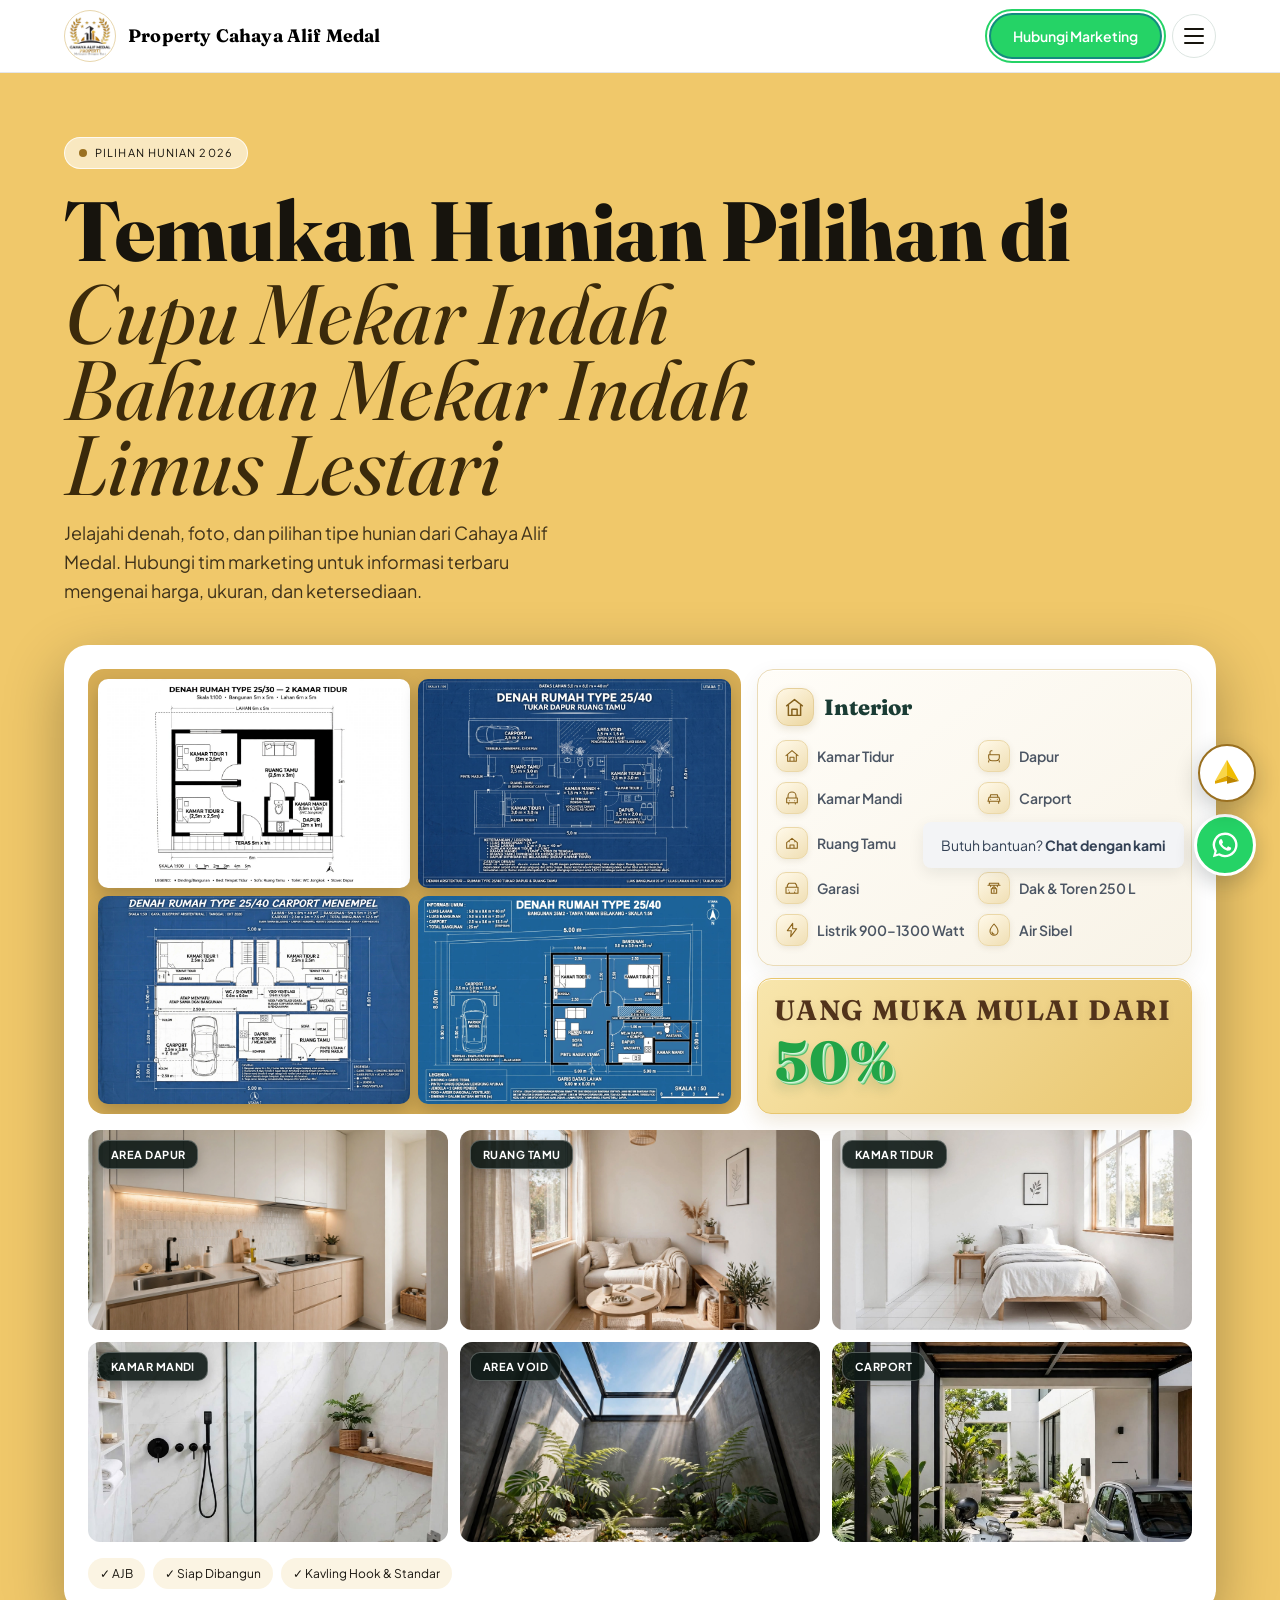
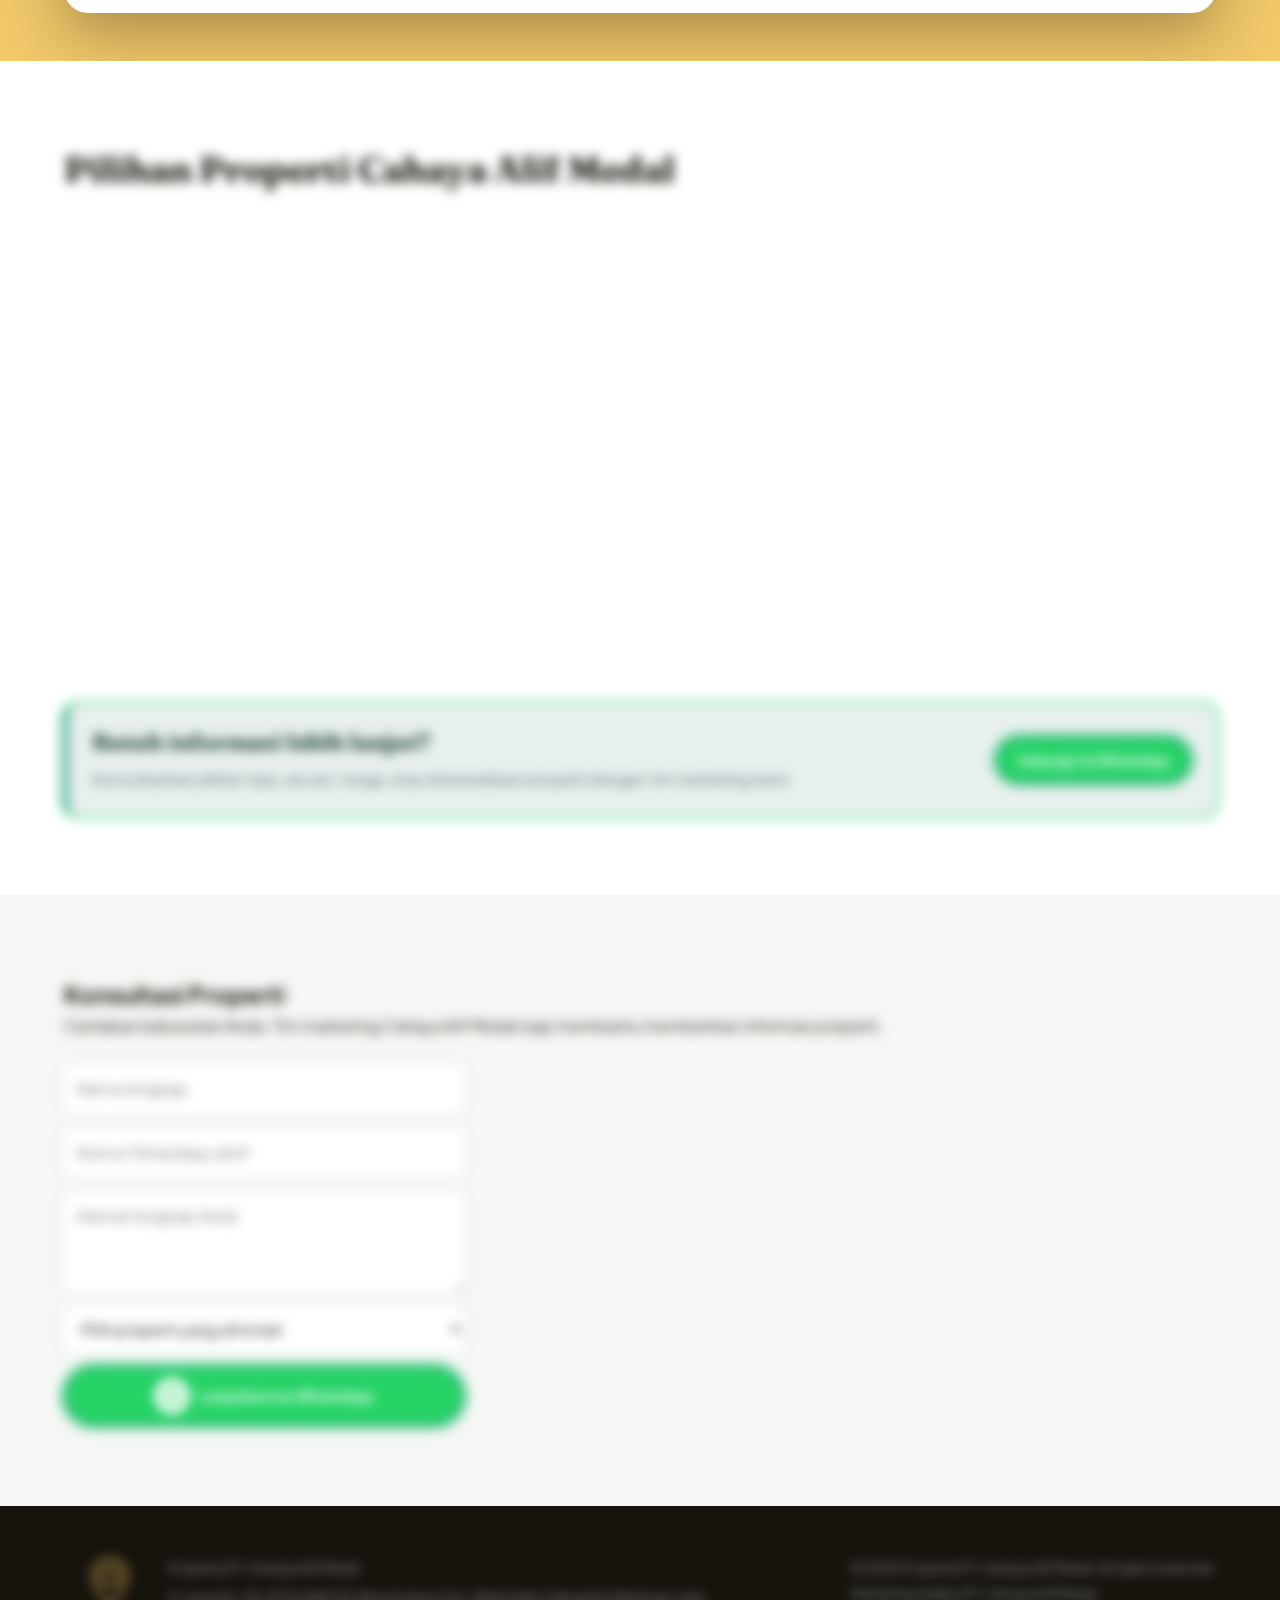
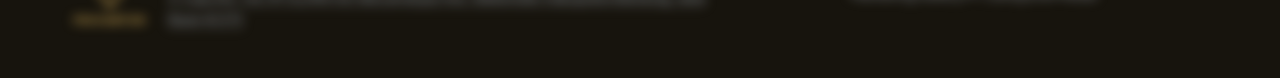
==== index.html @ 8c6fad45 "Add files via upload" ====
<!DOCTYPE html>
<html lang="id">
<head>
  <meta charset="UTF-8">
  <meta name="viewport" content="width=device-width, initial-scale=1.0">
  <title>Properti Cahaya Alif Medal | Cupu, Bahuan &amp; Limus Lestari</title>
  <meta name="description" content="Jelajahi  Cahaya Alif Medal di Cupu Mekar Indah, Bahuan Mekar Indah, dan Limus Lestari. Lihat tipe, denah, dan harga, lalu konsultasi dengan marketing melalui WhatsApp.">
  <link href="https://fonts.googleapis.com/css2?family=Plus+Jakarta+Sans:wght@400;500;600;700&family=Fraunces:opsz,wght@9..144,400;9..144,700;9..144,800&display=swap" rel="stylesheet">
  <link rel="stylesheet" href="css/style.css">
</head>
<body id="top">
  <!-- HEADER -->
  <header>
    <div class="container nav">
      <a class="logo" href="#top" aria-label="Property Cahaya Alif Medal - kembali ke beranda">
        <span class="logo-mark">
          <img src="images/logo%20home%20page%20cam.jpeg" alt="Logo Cahaya Alif Medal">
        </span>
        <div class="logo-text">
          <strong>Property Cahaya Alif Medal</strong>
        </div>
      </a>
      <ul class="nav-links" id="primary-navigation" hidden>
        <li><a href="#beranda">Beranda</a></li>
        <li><a href="#foto-properti">Denah &amp; Foto</a></li>
        <li><a href="#tipe-properti">Tipe Properti</a></li>
        <li><a href="#kontak">Kontak</a></li>
      </ul>
      <div class="nav-actions">
        <a href="#kontak" class="btn">Hubungi Marketing</a>
        <button class="menu-toggle" type="button" aria-label="Buka menu navigasi" aria-expanded="false" aria-controls="primary-navigation">
          <span></span>
          <span></span>
          <span></span>
        </button>
      </div>
    </div>
  </header>

  <!-- HERO -->
  <section class="hero" id="beranda">
    <div class="container">
      <div class="badge reveal-on-scroll"><i></i> PILIHAN HUNIAN 2026</div>
      <div class="background reveal-on-scroll">Temukan Hunian Pilihan di <em>Cupu Mekar Indah<br>Bahuan Mekar Indah<br>Limus Lestari</em></div>
      <p class="scroll-reveal">Jelajahi denah, foto, dan pilihan tipe hunian dari Cahaya Alif Medal. Hubungi tim marketing untuk informasi terbaru mengenai harga, ukuran, dan ketersediaan.</p>

      <div class="product-card reveal-on-scroll reveal-delay" id="foto-properti">
        <div class="grid-top">
          <div class="denah">
            <img src="images/Denah%20rumah%20cupu.jpg" alt="Denah rumah Cupu Mekar Indah">
            <img src="images/denah%20Rumah%201.jpg" alt="Denah rumah pilihan 1">
            <img src="images/denah%20rumah%202.jpg" alt="Denah rumah pilihan 2">
            <img src="images/denah%20rumah%203.jpg" alt="Denah rumah pilihan 3">
          </div>
          <div class="info">
            <div class="interior-box">
              <div class="interior-heading">
                <span class="interior-heading-icon" aria-hidden="true"><svg viewBox="0 0 24 24"><path d="m3 10 9-7 9 7M5 9v12h14V9M9 21v-7h6v7"/></svg></span>
                <strong>Interior</strong>
              </div>
              <ul>
                <li><svg viewBox="0 0 24 24" aria-hidden="true"><path d="m3 11.5 9-7.5 9 7.5M5.5 10v10h13V10M9 20v-6h6v6"/></svg><span>Kamar Tidur</span></li>
                <li><svg viewBox="0 0 24 24" aria-hidden="true"><path d="M4 10h16v4a5 5 0 0 1-5 5H9a5 5 0 0 1-5-5v-4ZM6 10V6a2 2 0 0 1 2-2h1M4 21v-2M20 21v-2"/></svg><span>Dapur</span></li>
                <li><svg viewBox="0 0 24 24" aria-hidden="true"><path d="M4 12h16v7H4zM6 12V9a6 6 0 0 1 12 0v3M8 16h.01M16 16h.01M7 21v-2M17 21v-2"/></svg><span>Kamar Mandi</span></li>
                <li><svg viewBox="0 0 24 24" aria-hidden="true"><path d="M3 17h18l-1.5-6h-15L3 17ZM5 17v3M19 17v3M6 11l1-4h10l1 4M7 14h.01M17 14h.01"/></svg><span>Carport</span></li>
                <li><svg viewBox="0 0 24 24" aria-hidden="true"><path d="m4 11.5 8-6.5 8 6.5V20H4v-8.5ZM9 20v-5h6v5M8 10h.01M16 10h.01"/></svg><span>Ruang Tamu</span></li>
                <li><svg viewBox="0 0 24 24" aria-hidden="true"><path d="M3 11h18v9H3zM5 11V7h14v4M7 7V5h10v2M6 15h2m3 0h2m3 0h2"/></svg><span>Meja Kompor &amp; Wastafel</span></li>
                <li><svg viewBox="0 0 24 24" aria-hidden="true"><path d="M3 11h18v9H3zM5 11V8l2-3h10l2 3v3M7 15h.01M17 15h.01M8 20v-2m8 2v-2"/></svg><span>Garasi</span></li>
                <li><svg viewBox="0 0 24 24" aria-hidden="true"><path d="M3 8h18M5 8V5h14v3M7 8v2m5-2v2m5-2v2M8 13h8v7H8zM10 13v-2h4v2m-2 2v3"/></svg><span>Dak &amp; Toren 250 L</span></li>
                <li><svg viewBox="0 0 24 24" aria-hidden="true"><path d="M13 2 5 13h6l-1 9 9-12h-6z"/></svg><span>Listrik 900&#8211;1300 Watt</span></li>
                <li><svg viewBox="0 0 24 24" aria-hidden="true"><path d="M12 3s6 6.2 6 11a6 6 0 1 1-12 0c0-4.8 6-11 6-11ZM9 15a3 3 0 0 0 3 3"/></svg><span>Air Sibel</span></li>
              </ul>
            </div>
            <div class="info-box dark">
              <div class="price-label">Uang Muka Mulai dari</div>
              <div class="dp-value">50%</div>
            </div>
          </div>
        </div>
        <div class="photos">
          <div class="photo-with-badge">
            <img src="images/Cupu%20mekar%20indah%20dapur.jpg" alt="Area dapur Cupu Mekar Indah">
            <div class="interior-badge"><strong>Area Dapur</strong></div>
          </div>
          <div class="interior-photo">
            <img src="images/CUPU%20ruang%20tamu.jpg" alt="Ruang tamu Cupu Mekar Indah">
            <div class="interior-badge"><strong>Ruang Tamu</strong></div>
          </div>
          <div class="photo-with-badge">
            <img src="images/Cupu%20mekar%20indah%20kamar.jpg" alt="Kamar tidur Cupu Mekar Indah" class="bedroom-image">
            <div class="interior-badge"><strong>Kamar Tidur</strong></div>
          </div>
          <div class="photo-with-badge">
            <img src="images/kamar%20mandi.jpg" alt="Kamar mandi Cupu Mekar Indah">
            <div class="interior-badge"><strong>Kamar Mandi</strong></div>
          </div>
          <div class="photo-with-badge">
            <img src="images/area%20void.jpg" alt="Area void Cupu Mekar Indah">
            <div class="interior-badge"><strong>Area Void</strong></div>
          </div>
          <div class="photo-with-badge">
            <img src="images/carport.jpg" alt="Carport Cupu Mekar Indah">
            <div class="interior-badge"><strong>Carport</strong></div>
          </div>
        </div>
        <div class="property-tags">
          <span class="property-tag">&#10003; AJB</span>
          <span class="property-tag">&#10003; Siap Dibangun</span>
          <span class="property-tag">&#10003; Kavling Hook &amp; Standar</span>
        </div>
      </div>
    </div>
  </section>

  <!-- TIPE RUMAH -->
  <section class="section" id="tipe-properti">
    <div class="container">
      <h2 class="section-title scroll-reveal">Pilihan Properti Cahaya Alif Medal</h2>
      <p class="section-intro scroll-reveal">Bandingkan tipe dan ukuran properti yang tersedia. Hubungi tim marketing untuk informasi harga dan ketersediaan terkini.</p>
      <div class="cards">
        <button class="card scroll-reveal" type="button" aria-label="Pilih properti Cupu Mekar Indah" data-interest="Cupu Mekar Indah — Tipe 25 × 30">
          <div class="property-card-image">
            <img src="images/Cupu%20mekar%20indah.jpeg" alt="Properti tipe 25 &times; 30 di Cupu Mekar Indah" class="cupu-mi-image">
            <span class="property-card-title">Cupu Mekar Indah</span>
          </div>
          <div class="card-body">
            <b>Tipe 25 &times; 30</b><br><small>Luas tanah 30 m&sup2; &middot; Luas bangunan 25 m&sup2;</small><br><b class="property-price">Rp 100 juta</b>
            <span class="card-action">Pilih Properti <span class="card-action-icon" aria-hidden="true"><svg viewBox="0 0 24 24" focusable="false"><path d="M5 12h14m-6-6 6 6-6 6"/></svg></span></span>
          </div>
        </button>
        <button class="card scroll-reveal" type="button" aria-label="Pilih properti Bahuan Mekar Indah">
          <div class="property-card-image">
            <img src="images/Bahuan%20mekar%20indah.jpeg" alt="Properti tipe 25 &times; 40 di Bahuan Mekar Indah" class="bahuan-mi-image">
            <span class="property-card-title">Bahuan Mekar Indah</span>
          </div>
          <div class="card-body">
            <b>Tipe 25 &times; 40</b><br><small>Luas tanah 40 m&sup2; &middot; Luas bangunan 25 m&sup2;</small><br><b class="property-price">Rp 165 juta</b>
            <span class="card-action">Pilih Tipe Properti <span class="card-action-icon" aria-hidden="true"><svg viewBox="0 0 24 24" focusable="false"><path d="M5 12h14m-6-6 6 6-6 6"/></svg></span></span>
          </div>
        </button>
        <button class="card scroll-reveal" type="button" aria-label="Pilih properti Limus Lestari">
          <div class="property-card-image">
            <img src="images/Limus%20Lestari.jpeg" alt="Properti tipe 30 &times; 50 di Limus Lestari" class="limus-lestari-image">
            <span class="property-card-title">Limus Lestari</span>
          </div>
          <div class="card-body">
            <b>Tipe 30 &times; 50</b><br><small>Luas tanah 50 m&sup2; &middot; Luas bangunan 30 m&sup2;</small><br><b class="property-price">Rp 215 juta</b>
            <span class="card-action">Pilih Tipe Properti <span class="card-action-icon" aria-hidden="true"><svg viewBox="0 0 24 24" focusable="false"><path d="M5 12h14m-6-6 6 6-6 6"/></svg></span></span>
          </div>
        </button>
      </div>
      <dialog class="type-dialog" aria-labelledby="type-dialog-title">
        <div class="type-dialog-header">
          <div>
            <h3 id="type-dialog-title">Pilih Tipe Properti</h3>
            <p>Pilih tipe hunian yang ingin Anda tanyakan kepada tim marketing.</p>
          </div>
          <button class="type-dialog-close" type="button" aria-label="Tutup pilihan tipe">&times;</button>
        </div>
        <div class="type-options"></div>
      </dialog>
      <dialog class="image-lightbox" aria-label="Tampilan gambar properti">
        <button class="image-lightbox-close" type="button" aria-label="Tutup gambar">&times;</button>
        <img class="image-lightbox-image" alt="">
        <p class="image-lightbox-caption"></p>
      </dialog>
      <div class="property-disclaimer scroll-reveal">
        <div>
          <strong>Butuh informasi lebih lanjut?</strong>
          <p>Konsultasikan pilihan tipe, ukuran, harga, atau ketersediaan properti dengan tim marketing kami.</p>
        </div>
        <a class="disclaimer-whatsapp" href="#kontak">Hubungi via WhatsApp</a>
      </div>
    </div>
  </section>

  <!-- KONTAK -->
  <section class="section gray" id="kontak">
    <div class="container">
      <h2 class="scroll-reveal">Konsultasi Properti</h2>
      <p class="scroll-reveal">Ceritakan kebutuhan Anda. Tim marketing Cahaya Alif Medal siap membantu memberikan informasi properti.</p>
      <form class="contact-form scroll-reveal">
        <input type="text" name="nama" placeholder="Nama lengkap" required>
        <input type="tel" name="wa" placeholder="Nomor WhatsApp aktif" required>
        <textarea name="alamat" placeholder="Alamat lengkap Anda" aria-label="Alamat Lengkap Anda" rows="3" autocomplete="street-address" required></textarea>
        <select name="minat" required>
          <option value="" disabled selected>Pilih properti yang diminati</option>
          <option>Cupu Mekar Indah</option>
          <option>Bahuan Mekar Indah</option>
          <option>Limus Lestari</option>
        </select>
        <button type="submit" class="btn whatsapp-submit">
          <span class="whatsapp-icon" aria-hidden="true">
            <svg viewBox="0 0 24 24" focusable="false">
              <path d="M12.04 2a9.87 9.87 0 0 0-8.43 15l-1.3 4.75 4.86-1.28A9.9 9.9 0 1 0 12.04 2Zm0 17.95a8.02 8.02 0 0 1-4.09-1.12l-.29-.17-2.88.76.77-2.81-.19-.3a8.02 8.02 0 1 1 6.68 3.64Zm4.4-6.01c-.24-.12-1.44-.71-1.66-.79-.22-.08-.38-.12-.54.12-.16.24-.62.79-.76.95-.14.16-.28.18-.52.06-.24-.12-1.02-.38-1.94-1.2-.72-.64-1.2-1.44-1.34-1.68-.14-.24-.01-.37.1-.49.11-.11.24-.28.36-.42.12-.14.16-.24.24-.4.08-.16.04-.3-.02-.42-.06-.12-.54-1.3-.74-1.78-.2-.47-.4-.4-.54-.41h-.46c-.16 0-.42.06-.64.3-.22.24-.84.82-.84 2s.86 2.32.98 2.48c.12.16 1.69 2.58 4.09 3.62.57.25 1.02.4 1.37.51.58.18 1.1.15 1.52.09.46-.07 1.44-.59 1.64-1.16.2-.56.2-1.05.14-1.15-.06-.1-.22-.16-.46-.28Z"/>
            </svg>
          </span>
          <span>Lanjutkan ke WhatsApp</span>
        </button>
      </form>
      <dialog class="agent-dialog" aria-labelledby="agent-dialog-title">
        <div class="agent-dialog-header">
          <div>
            <h3 id="agent-dialog-title">Pilih Marketing</h3>
            <p>Pilih kontak marketing untuk membuka WhatsApp dengan pesan yang sudah disiapkan. Periksa pesannya, lalu tekan Kirim.</p>
          </div>
          <button class="agent-dialog-close" type="button" aria-label="Tutup pilihan agen">&times;</button>
        </div>
        <div class="agent-options">
          <a class="agent-option" data-number="6282120776124" href="#" target="_blank" rel="noopener noreferrer">
            <span><strong>Rangga</strong><small>+62 821-2077-6124</small></span>
            <span class="agent-option-arrow" aria-hidden="true">&rarr;</span>
          </a>
          <a class="agent-option" data-number="6285186663627" href="#" target="_blank" rel="noopener noreferrer">
            <span><strong>Agus Aditya</strong><small>+62 851-8666-3627</small></span>
            <span class="agent-option-arrow" aria-hidden="true">&rarr;</span>
          </a>
          <a class="agent-option" data-number="6281283825737" href="#" target="_blank" rel="noopener noreferrer">
            <span><strong>Jefry</strong><small>+62 812-8382-5737</small></span>
            <span class="agent-option-arrow" aria-hidden="true">&rarr;</span>
          </a>
        </div>
      </dialog>
    </div>
  </section>

  <footer>
    <div class="container footer-content scroll-reveal">
      <div class="footer-brand">
        <a class="office-pin" href="https://maps.app.goo.gl/uhANsNzK1D7RiQAD9" target="_blank" rel="noopener noreferrer" aria-label="PIN KANTOR - buka lokasi kantor di peta">
          <svg class="office-pin-mark" viewBox="0 0 64 80" aria-hidden="true" focusable="false">
            <path d="M32 75S6 43 6 28a26 26 0 1 1 52 0C58 43 32 75 32 75Z"/>
            <circle cx="32" cy="28" r="13"/>
          </svg>
          <span>PIN KANTOR</span>
        </a>
        <div>
          <small>Property PT. Cahaya Alif Medal</small>
          <a class="footer-location" href="https://maps.app.goo.gl/uhANsNzK1D7RiQAD9" target="_blank" rel="noopener noreferrer">
            Jl. Cupu No. 126, RT 02/RW 08, Rancamanyar, Kec. Baleendah, Kabupaten Bandung, Jawa Barat 40375
          </a>
        </div>
      </div>
      <div><small>&copy; 2026 Property PT. Cahaya Alif Medal. All rights reserved.<br>Marketing Gallery PT. Cahaya Alif Medal</small></div>
    </div>
  </footer>

  <a class="back-to-top" href="#top" aria-label="Kembali ke awal halaman" title="Kembali ke awal">
    <svg aria-hidden="true" viewBox="0 0 24 24" focusable="false">
      <path class="back-to-top-mark-left" d="M12 2 3 18l9-4V2Z"/>
      <path class="back-to-top-mark-right" d="M12 2v12l9 4L12 2Z"/>
      <path class="back-to-top-mark-base-left" d="m3 18 9-4v4l-9 2Z"/>
      <path class="back-to-top-mark-base-right" d="m12 14 9 4-9 2v-2Z"/>
    </svg>
  </a>

  <button class="floating-whatsapp" type="button" aria-label="Hubungi agen marketing melalui WhatsApp">
    <span class="floating-whatsapp-label">Butuh bantuan? <strong>Chat dengan kami</strong></span>
    <span class="floating-whatsapp-icon" aria-hidden="true">
      <svg viewBox="0 0 24 24" focusable="false">
        <path d="M12.04 2a9.87 9.87 0 0 0-8.43 15l-1.3 4.75 4.86-1.28A9.9 9.9 0 1 0 12.04 2Zm0 17.95a8.02 8.02 0 0 1-4.09-1.12l-.29-.17-2.88.76.77-2.81-.19-.3a8.02 8.02 0 1 1 6.68 3.64Zm4.4-6.01c-.24-.12-1.44-.71-1.66-.79-.22-.08-.38-.12-.54.12-.16.24-.62.79-.76.95-.14.16-.28.18-.52.06-.24-.12-1.02-.38-1.94-1.2-.72-.64-1.2-1.44-1.34-1.68-.14-.24-.01-.37.1-.49.11-.11.24-.28.36-.42.12-.14.16-.24.24-.4.08-.16.04-.3-.02-.42-.06-.12-.54-1.3-.74-1.78-.2-.47-.4-.4-.54-.41h-.46c-.16 0-.42.06-.64.3-.22.24-.84.82-.84 2s.86 2.32.98 2.48c.12.16 1.69 2.58 4.09 3.62.57.25 1.02.4 1.37.51.58.18 1.1.15 1.52.09.46-.07 1.44-.59 1.64-1.16.2-.56.2-1.05.14-1.15-.06-.1-.22-.16-.46-.28Z"/>
      </svg>
    </span>
  </button>

  <script src="js/main.js"></script>
</body>
</html>
---- css/style.css ----
:root{
  --gold:#D6AD55;
  --gold-dark:#9A7020;
  --gold-bg:#FBF4E3;
  --black:#17140D;
  --gray:#F6F7F5;
  --white:#FFFFFF;
}
*{margin:0;padding:0;box-sizing:border-box}
body{font-family:'Plus Jakarta Sans',Inter,sans-serif;background:var(--white);color:var(--black);line-height:1.6}
.container{max-width:1200px;margin:0 auto;padding:0 24px}
header{position:sticky;top:0;z-index:50;background:rgba(255,255,255,0.9);backdrop-filter:blur(12px);border-bottom:1px solid #e5e7eb}
.nav{position:relative;display:flex;justify-content:space-between;align-items:center;height:72px}
.logo{display:flex;align-items:center;gap:12px;color:inherit;text-decoration:none;border-radius:8px}
.logo:focus-visible{outline:3px solid var(--gold-dark);outline-offset:4px}
.logo-mark{display:grid;place-items:center;width:52px;height:52px;flex:0 0 52px;border:1px solid #e7d6ad;border-radius:50%;background:#fff}
.logo-mark img{display:block;width:46px;height:46px;object-fit:contain}
.logo-text strong{display:block;color:#000;font-family:'Fraunces',serif;font-size:18px;font-weight:700;letter-spacing:.01em;line-height:1.2}
.nav-actions{display:flex;align-items:center;gap:10px}
.nav-links{position:absolute;top:calc(100% + 8px);right:24px;z-index:51;display:grid;gap:4px;width:min(260px,calc(100vw - 48px));padding:10px;list-style:none;background:#fff;border:1px solid #e5e7eb;border-radius:16px;box-shadow:0 16px 36px rgba(15,26,23,.16)}
.nav-links[hidden]{display:none}
.nav-links a{display:block;padding:10px 12px;border-radius:10px;text-decoration:none;color:#4b5563;font-size:14px;font-weight:600;transition:background .25s ease,color .25s ease}
.nav-links a:hover,.nav-links a:focus-visible{background:var(--gold-bg);color:var(--gold-dark)}
.nav-links a:focus-visible,.menu-toggle:focus-visible{outline:3px solid var(--gold-dark);outline-offset:2px}
.menu-toggle{display:grid;align-content:center;justify-items:center;gap:5px;width:44px;height:44px;padding:10px;border:1px solid #dce5e1;border-radius:50%;background:#fff;cursor:pointer}
.menu-toggle span{display:block;width:20px;height:2px;border-radius:2px;background:var(--black);transition:transform .25s ease,opacity .25s ease}
.menu-toggle[aria-expanded="true"] span:first-child{transform:translateY(7px) rotate(45deg)}
.menu-toggle[aria-expanded="true"] span:nth-child(2){opacity:0}
.menu-toggle[aria-expanded="true"] span:last-child{transform:translateY(-7px) rotate(-45deg)}
.btn{border:2px solid #128C7E;outline:2px solid #25D366;outline-offset:2px;background:#25D366;color:#fff;padding:10px 22px;border-radius:999px;text-decoration:none;font-size:14px;font-weight:600;display:inline-block}
.whatsapp-submit{display:flex;align-items:center;justify-content:center;gap:10px;width:100%;min-height:52px;border:2px solid #128C7E;outline:2px solid #25D366;outline-offset:2px;background:#25D366;color:#fff;font:inherit;font-size:15px;font-weight:700;cursor:pointer;transition:background .25s ease,transform .25s ease}
.whatsapp-submit:hover{background:#1fbd5a;transform:translateY(-1px)}
.whatsapp-submit:focus-visible{outline:3px solid #128C7E;outline-offset:4px}
.whatsapp-icon{display:grid;place-items:center;width:36px;height:36px;flex:0 0 36px;border-radius:50%;background:#fff}
.whatsapp-icon svg{display:block;width:25px;height:25px;fill:#25D366}
.hero{background:#F0C86A;color:var(--black);min-height:calc(100vh - 72px);padding:64px 0 48px;position:relative;isolation:isolate;overflow:hidden}
.hero::before{display:none}
.hero>.container{position:relative;z-index:1}
.badge{display:inline-flex;align-items:center;gap:8px;background:rgba(255,255,255,.58);border:1px solid rgba(255,255,255,.8);padding:6px 14px;border-radius:999px;font-size:11px;letter-spacing:0.1em}
.badge i{width:8px;height:8px;background:var(--gold-dark);border-radius:50%;display:inline-block}
.background{font-family:'Fraunces',serif;font-size:clamp(42px,7vw,84px);line-height:0.9;margin:24px 0 16px;font-weight:800}
.background em{display:block;margin-top:8px;color:#3B2A0B;font-style:italic;font-weight:400}
.js .reveal-on-scroll,.js .scroll-reveal{opacity:0;filter:blur(6px);transform:translateX(-48px);transition:opacity .5s ease .5s,filter .5s ease .5s,transform .5s cubic-bezier(.2,.8,.2,1) .5s}
.js .reveal-on-scroll.is-visible,.js .scroll-reveal.is-visible{opacity:1;filter:blur(0);transform:translateX(0)}
@media(prefers-reduced-motion:reduce){.js .reveal-on-scroll,.js .scroll-reveal{opacity:1;filter:none;transform:none;transition:none}.card{transition:none}.card:hover,.card:focus-within{transform:none}}
.hero p{max-width:520px;color:#3F321A;font-size:18px}
.section-title{font-family:'Fraunces',serif;font-size:36px}
.section-intro{max-width:600px;margin-top:8px;color:#6b7280}
.product-card{background:white;color:var(--black);border-radius:24px;padding:24px;margin-top:40px;box-shadow:0 20px 60px rgba(0,0,0,0.3)}
.grid-top{display:grid;grid-template-columns:1.2fr 0.8fr;gap:16px}
.denah{display:grid;grid-template-columns:repeat(2,minmax(0,1fr));grid-template-rows:repeat(2,minmax(0,1fr));gap:8px;place-items:stretch;padding:10px;background:var(--gold);border-radius:16px;overflow:hidden}
.denah img{display:block;width:100%;height:100%;min-width:0;min-height:0;object-fit:cover;object-position:center;background:#fff;border-radius:10px;box-shadow:0 8px 18px rgba(0,0,0,.2)}
.info{display:flex;flex-direction:column;gap:12px;align-self:stretch;height:100%}
.interior-box{flex:1}
.info-box.dark{min-height:136px}
.info-box{border-radius:14px;padding:16px}
.interior-box{padding:18px;border:1px solid #eadbb7;border-radius:16px;background:linear-gradient(145deg,#fffdf8,#f8f3e7);box-shadow:0 8px 22px rgba(77,58,23,.08),inset 0 1px 0 rgba(255,255,255,.9)}
.interior-heading{display:flex;align-items:center;gap:10px;margin-bottom:14px}
.interior-heading-icon{display:grid;place-items:center;width:38px;height:38px;flex:0 0 38px;border:1px solid #e5cf9a;border-radius:12px;background:linear-gradient(145deg,#fff8e7,#ecd69f);box-shadow:0 3px 9px rgba(116,82,20,.14)}
.interior-heading-icon svg{width:21px;height:21px;fill:none;stroke:#84601c;stroke-width:1.7;stroke-linecap:round;stroke-linejoin:round}
.interior-box strong{display:block;color:#1A3C34;font-family:'Fraunces',serif;font-size:22px;font-weight:800;line-height:1.2}
.interior-box ul{display:grid;grid-template-columns:repeat(2,minmax(0,1fr));gap:10px 8px;padding:0;list-style:none}
.interior-box li{display:flex;align-items:center;gap:9px;min-width:0;color:#4b5563;font-size:14px;font-weight:600;line-height:1.35}
.interior-box li svg{display:block;width:32px;height:32px;flex:0 0 32px;padding:7px;border:1px solid #ebd8a8;border-radius:10px;background:linear-gradient(145deg,#fff9e9,#f0dfb4);box-shadow:0 2px 6px rgba(102,76,25,.1);fill:none;stroke:#8c641b;stroke-width:1.6;stroke-linecap:round;stroke-linejoin:round}
.interior-box li span{min-width:0}
.info-box.dark{overflow:hidden;background:linear-gradient(135deg,#f8e6ad 0%,#f0d58c 48%,#e8c66f 100%);border:1px solid #e8c66f;box-shadow:inset 0 1px 0 rgba(255,255,255,.85),0 8px 20px rgba(154,112,32,.16);color:var(--black)}
.price-label{font-family:'Fraunces',serif;font-size:clamp(22px,2.7vw,28px);font-weight:700;letter-spacing:.05em;line-height:1.1;text-transform:uppercase;color:#51331B;text-shadow:0 2px 10px rgba(0,0,0,.08)}
.price{font-size:22px;font-weight:800}
.dp-value{max-width:100%;margin-top:7px;font-family:'Fraunces',serif;font-size:clamp(40px,5vw,56px);font-weight:800;letter-spacing:.03em;line-height:1;color:#22a447;text-shadow:1px 1px 0 #d9f7df,2px 2px 0 #a8e6b5,3px 3px 0 #58bf70,0 8px 12px rgba(28,90,50,.2)}
.photos{display:grid;grid-template-columns:repeat(3,1fr);gap:12px;margin-top:16px}
.photos img{width:100%;height:200px;object-fit:cover;border-radius:12px}
.photos img.bedroom-image{object-position:center 40%}
.photo-with-badge{position:relative;min-width:0}
.photo-with-badge img{display:block}
.interior-photo{position:relative;min-width:0}
.interior-photo img{display:block;object-fit:cover;object-position:center 60%}
.interior-badge{position:absolute;left:10px;top:10px;padding:7px 12px;color:#fff;background:rgba(15,26,23,.9);border:1px solid rgba(255,255,255,.28);border-radius:10px;box-shadow:0 4px 12px rgba(0,0,0,.2)}
.interior-badge strong{display:block;font-size:11px;line-height:1.2;letter-spacing:.04em;text-transform:uppercase}
.section{padding:80px 0}
.section.gray{background:var(--gray)}
.property-tags{display:flex;flex-wrap:wrap;gap:8px;margin-top:16px}
.property-tag{padding:6px 12px;border-radius:999px;background:var(--gold-bg);font-size:12px}
.cards{display:grid;grid-template-columns:repeat(3,1fr);gap:20px;margin-top:32px}
.card{width:100%;padding:0;border:1px solid #e5e7eb;border-radius:20px;overflow:hidden;background:white;color:inherit;font:inherit;text-align:left;cursor:pointer;transition:transform .25s cubic-bezier(.2,.8,.2,1),box-shadow .25s ease}
.card:hover,.card:focus-within{transform:translateY(-8px) scale(1.02);box-shadow:0 18px 36px rgba(15,26,23,.16)}
.card-static:hover,.card-static:focus-within{transform:none;box-shadow:none}
.card:focus-visible{outline:3px solid var(--gold-dark);outline-offset:4px}
.property-card-image{position:relative}
.card img{width:100%;height:200px;object-fit:cover}
.property-card-title{position:absolute;top:12px;left:12px;max-width:calc(100% - 24px);padding:7px 12px;border:1px solid rgba(255,255,255,.72);border-radius:999px;background:rgba(15,26,23,.82);box-shadow:0 4px 12px rgba(15,26,23,.2);color:#F0C86A;font-size:12px;font-weight:700;line-height:1.3;letter-spacing:.02em}
.card img.limus-lestari-image{object-position:center}
.card img.bahuan-mi-image{object-position:center}
.card img.cupu-mi-image{object-position:center}
.card-body{padding:18px}
.property-price{color:var(--gold-dark)}
.card-action{display:flex;align-items:center;justify-content:space-between;gap:10px;margin-top:14px;padding:10px 12px;border:1px solid #ead9b1;border-radius:10px;background:var(--gold-bg);color:var(--gold-dark);font-size:13px;font-weight:700;transition:background .25s ease,border-color .25s ease}
.card-action .card-action-icon{display:grid;place-items:center;width:30px;height:30px;flex:0 0 30px;border:1px solid rgba(255,255,255,.28);border-radius:50%;background:linear-gradient(145deg,#ad812f,var(--gold-dark));color:#fff;box-shadow:0 3px 8px rgba(90,63,12,.2);transition:transform .25s ease,box-shadow .25s ease}
.card-action-icon svg{display:block;width:15px;height:15px;fill:none;stroke:currentColor;stroke-width:1.8;stroke-linecap:round;stroke-linejoin:round}
.card:hover .card-action,.card:focus-visible .card-action{border-color:var(--gold);background:#f7edcf}
.card:hover .card-action-icon,.card:focus-visible .card-action-icon{transform:translateX(3px);box-shadow:0 4px 10px rgba(90,63,12,.28)}
.type-dialog{width:min(1120px,calc(100% - 32px));max-height:min(860px,calc(100% - 40px));margin:auto;padding:24px;border:1px solid #ead9b1;border-radius:18px;background:#fff;color:var(--black);box-shadow:0 24px 70px rgba(15,26,23,.24);overflow:auto}
.type-dialog::backdrop{background:rgba(15,26,23,.56);backdrop-filter:blur(3px)}
.type-dialog-header{display:flex;align-items:flex-start;justify-content:space-between;gap:16px;margin-bottom:20px}
.type-dialog-header h3{font-family:'Fraunces',serif;font-size:23px;line-height:1.25}
.type-dialog-header p{margin-top:6px;color:#4b5563;font-size:14px}
.type-dialog-close{display:grid;place-items:center;width:36px;height:36px;flex:0 0 36px;border:1px solid #ead9b1;border-radius:50%;background:#fff;color:var(--black);font-size:24px;line-height:1;cursor:pointer}
.type-dialog-close:hover{background:var(--gold-bg)}
.type-dialog-close:focus-visible,.type-option:focus-visible{outline:3px solid var(--gold-dark);outline-offset:3px}
.type-options{display:grid;grid-template-columns:repeat(3,minmax(0,1fr));gap:18px}
.type-option{display:flex;flex-direction:column;align-items:stretch;gap:0;width:100%;padding:0;border:1px solid #e5e7eb;border-radius:18px;overflow:hidden;background:#fff;color:var(--black);font:inherit;text-align:left;cursor:pointer;transition:background .25s ease,border-color .25s ease,transform .25s ease}
.type-option:hover{transform:translateY(-1px);border-color:var(--gold);background:var(--gold-bg)}
.type-option img{display:block;width:100%;height:190px;object-fit:cover}
.type-option span,.type-option span strong,.type-option span small{display:block}
.type-option span:not(.type-option-arrow){padding:14px 16px}
.type-option .type-option-details{padding:14px 16px}
.type-option span small{margin-top:4px;color:#4b5563;font-size:12px;line-height:1.5}
.type-option-price{margin-top:4px;color:var(--gold-dark);white-space:nowrap}
.type-option .type-option-arrow{display:none}
.denah img,.photos img,.property-card-image img{cursor:zoom-in}
.denah img:hover,.photos img:hover,.property-card-image img:hover{filter:brightness(.96)}
.image-lightbox{position:relative;width:min(1100px,calc(100% - 32px));max-width:none;max-height:calc(100% - 32px);margin:auto;padding:56px 20px 20px;border:1px solid rgba(255,255,255,.18);border-radius:18px;background:#17140D;color:#fff;box-shadow:0 24px 80px rgba(0,0,0,.5);overflow:auto}
.image-lightbox[open]{animation:image-lightbox-in .25s ease-out both}
.image-lightbox::backdrop{background:rgba(8,10,9,.84);backdrop-filter:blur(5px)}
.image-lightbox-image{display:block;width:100%;max-height:calc(100vh - 150px);object-fit:contain;border-radius:10px}
.image-lightbox-caption{margin-top:12px;color:#f3e6c5;font-size:14px;text-align:center}
.image-lightbox-close{position:absolute;top:12px;right:12px;z-index:1;display:grid;place-items:center;width:38px;height:38px;border:1px solid rgba(255,255,255,.38);border-radius:50%;background:rgba(255,255,255,.12);color:#fff;font-size:26px;line-height:1;cursor:pointer}
.image-lightbox-close:hover{background:rgba(255,255,255,.24)}
.image-lightbox-close:focus-visible{outline:3px solid var(--gold);outline-offset:3px}
@keyframes image-lightbox-in{from{opacity:0;transform:scale(.88)}to{opacity:1;transform:scale(1)}}
.contact-form{display:grid;gap:12px;max-width:400px;margin-top:24px}
.contact-form input,.contact-form select,.contact-form textarea{width:100%;padding:12px;border:1px solid #ddd;border-radius:8px;background:#fff;color:var(--black);font:inherit}
.contact-form textarea{min-height:88px;resize:vertical}
.agent-dialog{width:min(440px,calc(100% - 32px));margin:auto;padding:24px;border:1px solid #dce5e1;border-radius:18px;background:#fff;color:var(--black);box-shadow:0 24px 70px rgba(15,26,23,.24)}
.agent-dialog::backdrop{background:rgba(15,26,23,.56);backdrop-filter:blur(3px)}
.agent-dialog-header{display:flex;align-items:flex-start;justify-content:space-between;gap:16px;margin-bottom:20px}
.agent-dialog-header h3{color:var(--black);font-family:'Fraunces',serif;font-size:23px;line-height:1.25}
.agent-dialog-header p{margin-top:6px;color:var(--black);font-size:14px}
.agent-dialog-close{display:grid;place-items:center;width:36px;height:36px;flex:0 0 36px;border:1px solid #ead9b1;border-radius:50%;background:#fff;color:var(--black);font-size:24px;line-height:1;cursor:pointer}
.agent-dialog-close:hover{background:var(--gold-bg)}
.agent-dialog-close:focus-visible,.agent-option:focus-visible{outline:3px solid var(--gold-dark);outline-offset:3px}
.agent-options{display:grid;gap:10px}
.agent-option{display:flex;align-items:center;justify-content:space-between;gap:16px;padding:14px 16px;border:1px solid #ead9b1;border-radius:12px;background:#fdfbf6;color:var(--black);text-decoration:none;transition:background .25s ease,border-color .25s ease,transform .25s ease}
.agent-option:hover{transform:translateY(-1px);border-color:#d6ad55;background:var(--gold-bg)}
.agent-option strong,.agent-option small{display:block}
.agent-option strong{color:var(--black);font-size:15px}
.agent-option small{margin-top:2px;color:var(--black);font-size:13px}
.agent-option-arrow{color:var(--black);font-size:22px}
.property-disclaimer{display:flex;align-items:center;justify-content:space-between;gap:24px;margin-top:28px;padding:22px 24px;background:#E8F0EE;border:1px solid #d5e4de;border-left:4px solid #128C7E;outline:2px solid #25D366;outline-offset:2px;border-radius:14px}
.property-disclaimer strong{display:block;margin-bottom:8px;color:#1A3C34;font-family:'Fraunces',serif;font-size:clamp(19px,2vw,23px);font-weight:700;line-height:1.25}
.property-disclaimer p{max-width:720px;color:#4b5563;font-size:15px;line-height:1.8;letter-spacing:.01em}
.disclaimer-whatsapp{display:inline-flex;align-items:center;justify-content:center;flex:0 0 auto;min-height:46px;padding:10px 20px;border:2px solid #128C7E;outline:2px solid #25D366;outline-offset:2px;border-radius:999px;background:#25D366;color:#fff;text-decoration:none;font-size:14px;font-weight:700;transition:background .25s ease,transform .25s ease}
.disclaimer-whatsapp:hover{transform:translateY(-1px);background:#1fbd5a}
.disclaimer-whatsapp:focus-visible{outline:3px solid #128C7E;outline-offset:4px}
.footer-content{display:flex;justify-content:space-between;flex-wrap:wrap;gap:20px}
.footer-brand{display:flex;align-items:center;gap:12px}
.office-pin{display:flex;flex:0 0 92px;flex-direction:column;align-items:center;gap:5px;color:var(--gold);text-decoration:none;font-size:10px;font-weight:800;letter-spacing:.12em;line-height:1}
.office-pin-mark{display:block;width:42px;height:52px;fill:none;stroke:currentColor;stroke-width:4;stroke-linecap:round;stroke-linejoin:round}
.office-pin:hover,.office-pin:focus-visible{color:#F0C86A}
.office-pin:focus-visible{outline:2px solid #F0C86A;outline-offset:4px;border-radius:6px}
.footer-location{display:block;max-width:560px;margin-top:6px;color:inherit;font-size:13px;line-height:1.7;text-decoration:underline;text-decoration-color:rgba(156,163,175,.55);text-underline-offset:3px}
.footer-location:hover,.footer-location:focus-visible{color:#F0C86A;text-decoration-color:currentColor}
.footer-location:focus-visible{outline:2px solid #F0C86A;outline-offset:3px}
footer{background:var(--black);color:#9CA3AF;padding:48px 0}
.back-to-top{position:fixed;right:24px;bottom:98px;z-index:49;display:grid;place-items:center;width:58px;height:58px;border:2px solid var(--gold-dark);border-radius:50%;background:#fff;box-shadow:0 8px 24px rgba(15,26,23,.24);color:var(--black);text-decoration:none;transition:background .25s ease,transform .25s ease}
.back-to-top svg{display:block;width:32px;height:32px;overflow:visible;transition:transform .25s ease}
.back-to-top-mark-left{fill:#F9D548}
.back-to-top-mark-right{fill:#F0BC00}
.back-to-top-mark-base-left{fill:#DFA500}
.back-to-top-mark-base-right{fill:#BD8500}
.back-to-top:hover{transform:translateY(-3px);background:#fff}
.back-to-top:hover svg{transform:translateY(-2px)}
.back-to-top:focus-visible{outline:3px solid var(--gold-dark);outline-offset:3px}
.floating-whatsapp{position:fixed;right:24px;bottom:24px;z-index:48;display:flex;align-items:center;gap:10px;padding:0;border:0;background:transparent;color:#334155;font:inherit;cursor:pointer}
.floating-whatsapp-label{padding:12px 18px;border-radius:8px;background:#f3f4f6;box-shadow:0 5px 16px rgba(15,26,23,.08);font-size:14px;white-space:nowrap}
.floating-whatsapp-label strong{font-weight:700}
.floating-whatsapp-icon{position:relative;display:grid;place-items:center;width:62px;height:62px;flex:0 0 62px;border:3px solid #fff;border-radius:50%;background:#25D366;box-shadow:0 8px 20px rgba(15,26,23,.2);transition:transform .25s ease,background .25s ease}
.floating-whatsapp-icon svg{display:block;width:30px;height:30px;fill:#fff}
.floating-whatsapp:hover .floating-whatsapp-icon{transform:translateY(-2px);background:#1fbd5a}
.floating-whatsapp:focus-visible{outline:3px solid var(--gold-dark);outline-offset:4px;border-radius:12px}
@media(max-width:768px){.hero{min-height:100vh;padding:48px 0 40px}.grid-top{grid-template-columns:1fr}.info{height:auto}.interior-box{flex:initial}.photos{grid-template-columns:1fr}.cards{grid-template-columns:1fr}.type-options{grid-template-columns:repeat(2,minmax(0,1fr))}.property-disclaimer{align-items:flex-start;flex-direction:column}}
@media(max-width:480px){.container.nav{padding-right:16px;padding-left:16px}.logo-text{display:none}.nav-actions{gap:8px}.nav-actions>.btn{padding:9px 13px;font-size:12px}.nav-links{right:16px;width:min(260px,calc(100vw - 32px))}.type-options{grid-template-columns:1fr}.type-dialog{padding:18px}}
@media(max-width:480px){.back-to-top{right:16px;bottom:90px;width:58px;height:58px}.floating-whatsapp{right:16px;bottom:16px;gap:8px}.floating-whatsapp-label{display:none}.floating-whatsapp-icon{width:62px;height:62px;flex-basis:62px}.floating-whatsapp-icon svg{width:34px;height:34px}}
@media(prefers-reduced-motion:reduce){.menu-toggle span,.nav-links a,.back-to-top,.back-to-top svg,.agent-option,.type-option,.card-action-icon,.floating-whatsapp-icon{transition:none}.image-lightbox[open]{animation:none}}
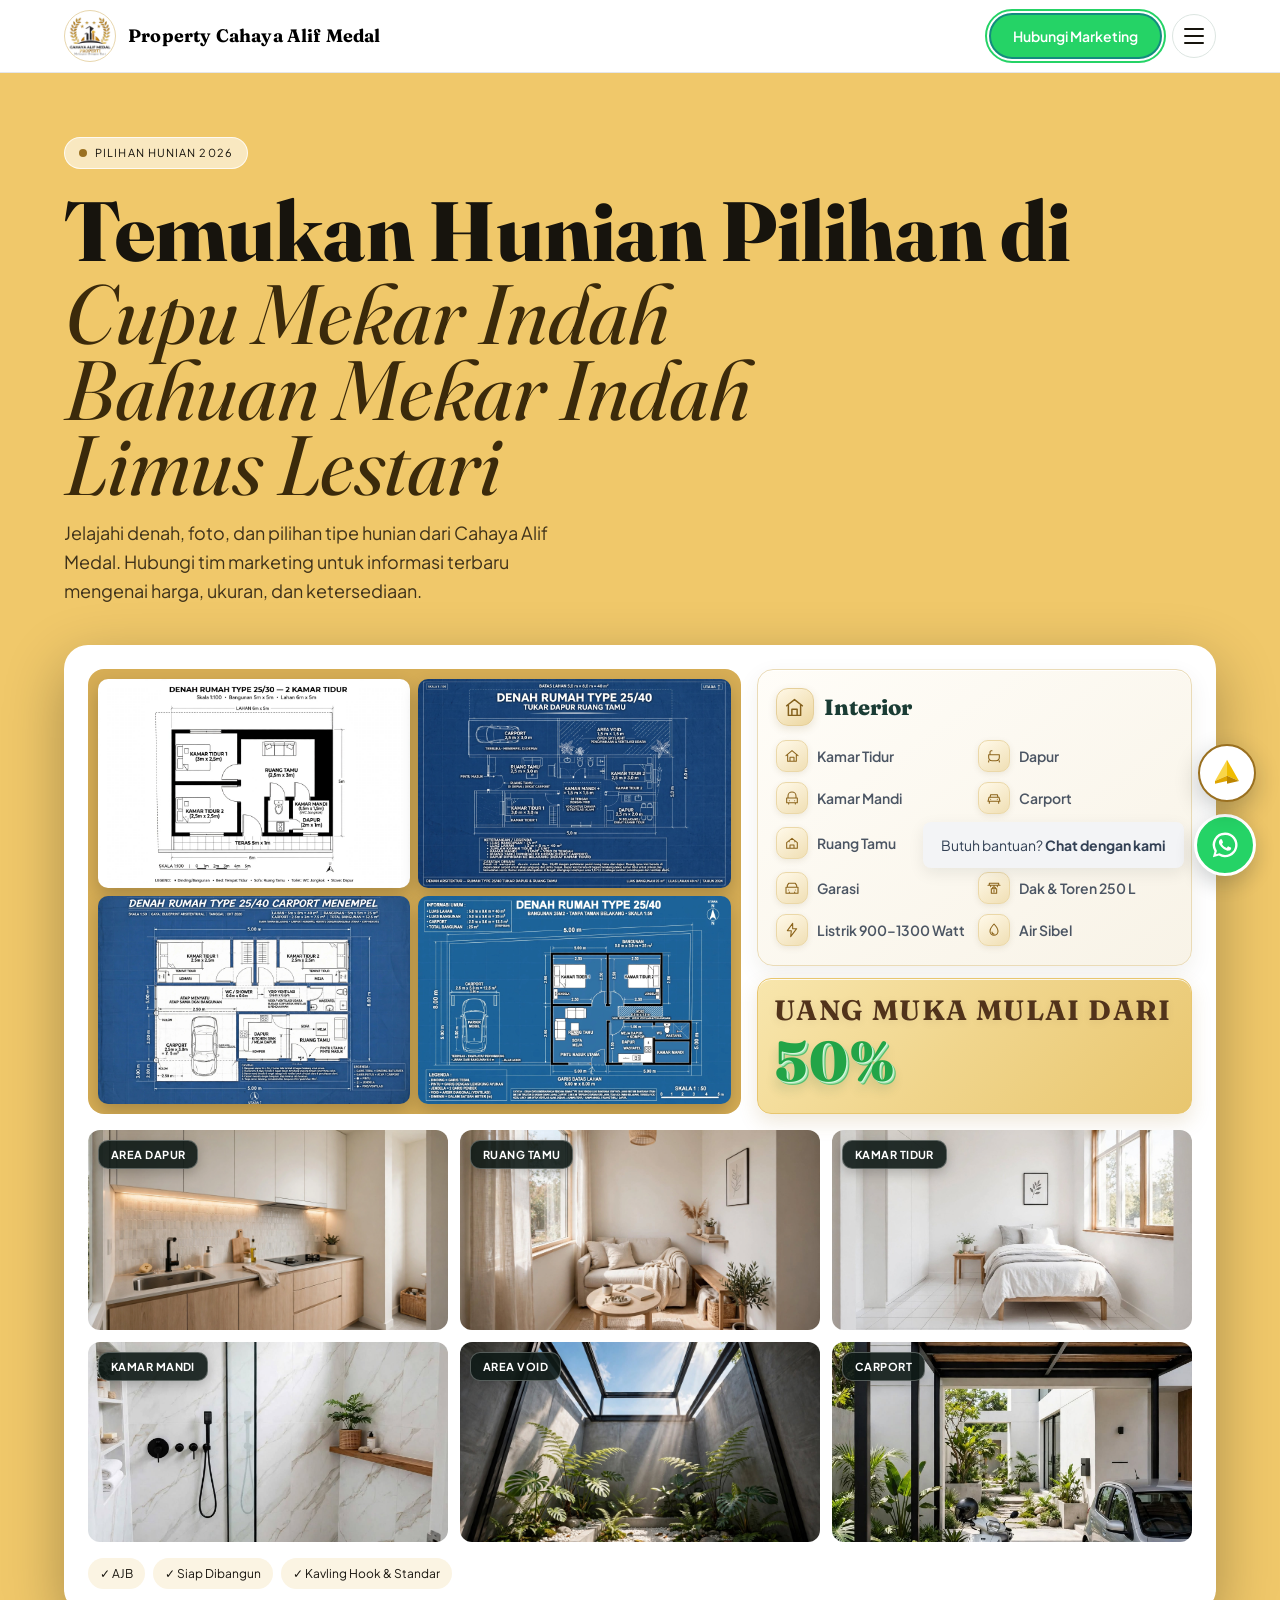
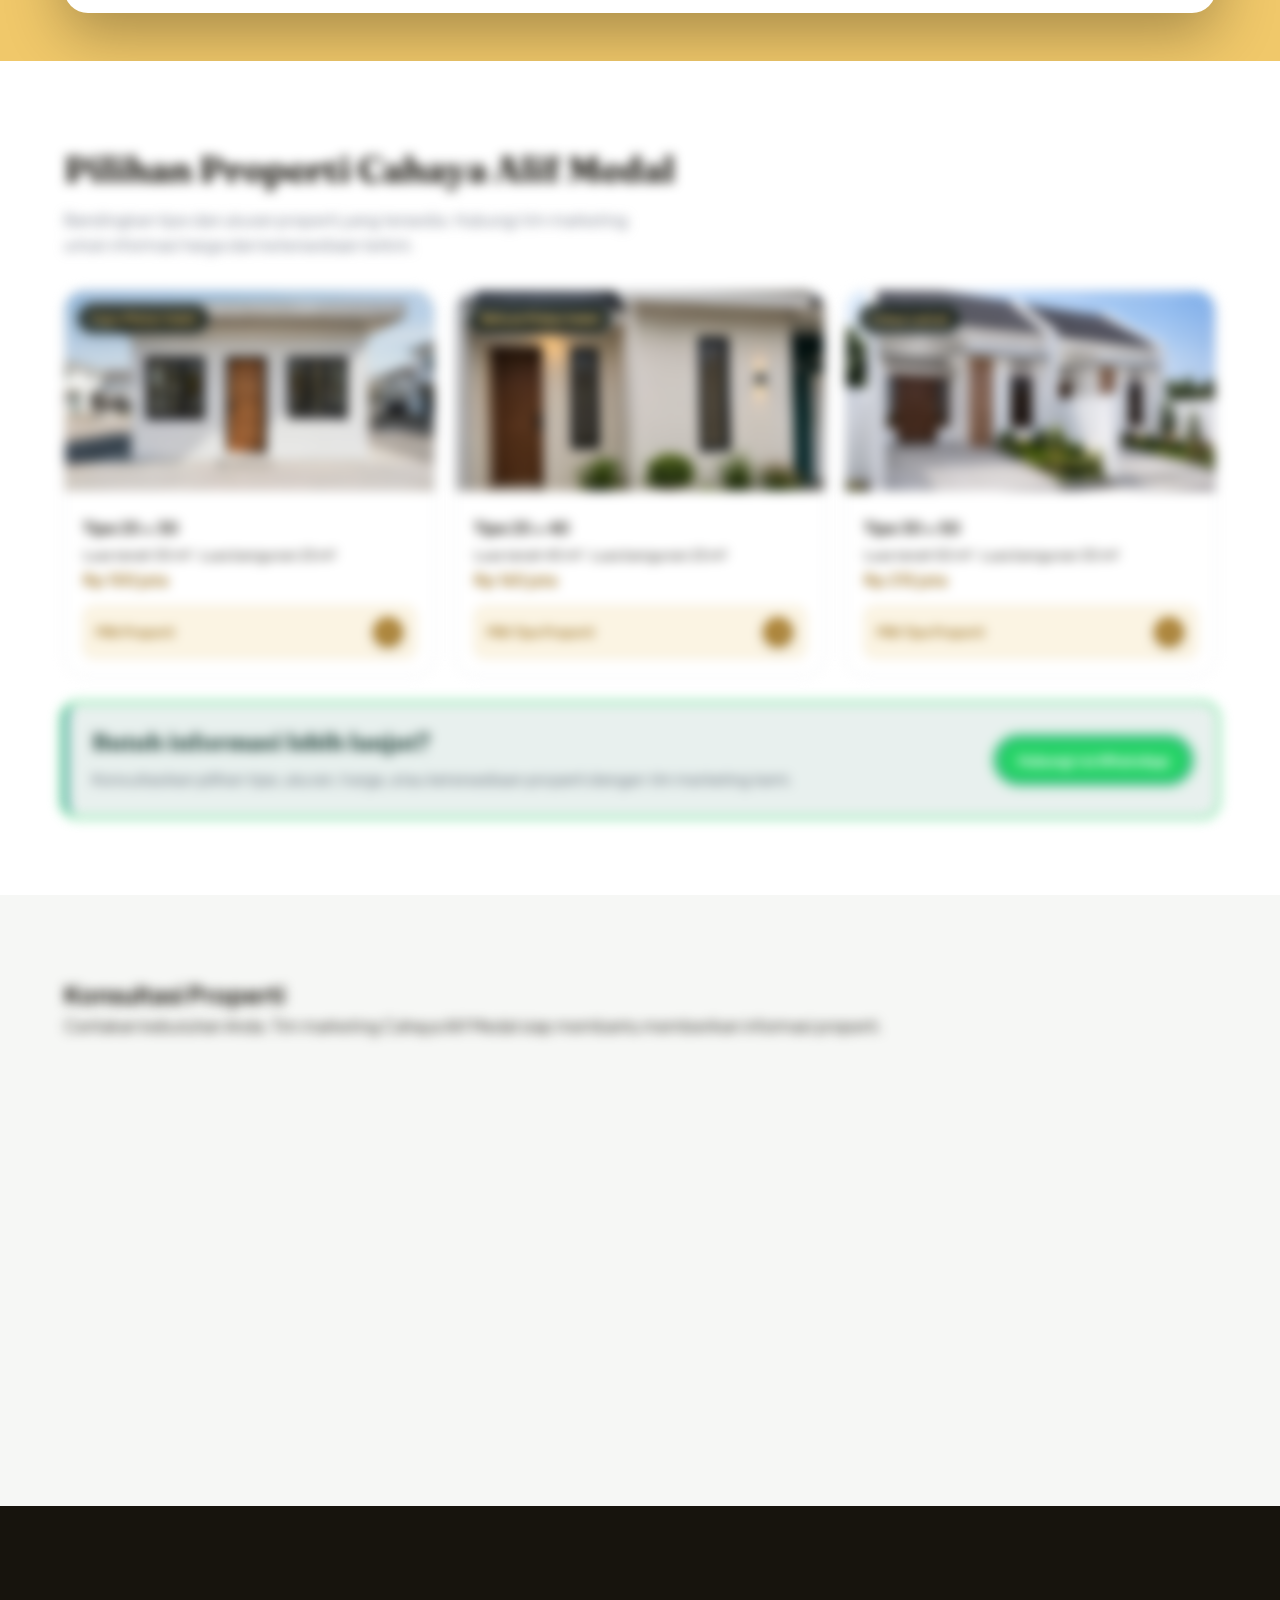
==== commit c0dc1961: "Add files via upload" ====
--- a/index.html
+++ b/index.html
@@ -5,6 +5,15 @@
   <meta name="viewport" content="width=device-width, initial-scale=1.0">
   <title>Properti Cahaya Alif Medal | Cupu, Bahuan &amp; Limus Lestari</title>
   <meta name="description" content="Jelajahi  Cahaya Alif Medal di Cupu Mekar Indah, Bahuan Mekar Indah, dan Limus Lestari. Lihat tipe, denah, dan harga, lalu konsultasi dengan marketing melalui WhatsApp.">
+  <meta name="google-site-verification" content="ctuGzMGoc-BLsx3LF-dggUu-3wghvPBf5m8DU15hLRU">
+  <!-- Google tag (gtag.js) -->
+  <script async src="https://www.googletagmanager.com/gtag/js?id=G-XN8LFJ1B2V"></script>
+  <script>
+    window.dataLayer = window.dataLayer || [];
+    function gtag(){dataLayer.push(arguments);}
+    gtag('js', new Date());
+    gtag('config', 'G-XN8LFJ1B2V');
+  </script>
   <link href="https://fonts.googleapis.com/css2?family=Plus+Jakarta+Sans:wght@400;500;600;700&family=Fraunces:opsz,wght@9..144,400;9..144,700;9..144,800&display=swap" rel="stylesheet">
   <link rel="stylesheet" href="css/style.css">
 </head>
@@ -14,7 +23,7 @@
     <div class="container nav">
       <a class="logo" href="#top" aria-label="Property Cahaya Alif Medal - kembali ke beranda">
         <span class="logo-mark">
-          <img src="images/logo%20home%20page%20cam.jpeg" alt="Logo Cahaya Alif Medal">
+          <img src="images/logo%20home%20page%20cam.jpeg" alt="Logo Cahaya Alif Medal">
         </span>
         <div class="logo-text">
           <strong>Property Cahaya Alif Medal</strong>
@@ -46,12 +55,12 @@
 
       <div class="product-card reveal-on-scroll reveal-delay" id="foto-properti">
         <div class="grid-top">
-          <div class="denah">
-            <img src="images/Denah%20rumah%20cupu.jpg" alt="Denah rumah Cupu Mekar Indah">
-            <img src="images/denah%20Rumah%201.jpg" alt="Denah rumah pilihan 1">
-            <img src="images/denah%20rumah%202.jpg" alt="Denah rumah pilihan 2">
-            <img src="images/denah%20rumah%203.jpg" alt="Denah rumah pilihan 3">
-          </div>
+          <div class="denah">
+            <img src="images/Denah%20rumah%20cupu.jpg" alt="Denah rumah Cupu Mekar Indah">
+            <img src="images/denah%20Rumah%201.jpg" alt="Denah rumah pilihan 1">
+            <img src="images/denah%20rumah%202.jpg" alt="Denah rumah pilihan 2">
+            <img src="images/denah%20rumah%203.jpg" alt="Denah rumah pilihan 3">
+          </div>
           <div class="info">
             <div class="interior-box">
               <div class="interior-heading">
@@ -86,23 +95,23 @@
             <img src="images/CUPU%20ruang%20tamu.jpg" alt="Ruang tamu Cupu Mekar Indah">
             <div class="interior-badge"><strong>Ruang Tamu</strong></div>
           </div>
-          <div class="photo-with-badge">
-            <img src="images/Cupu%20mekar%20indah%20kamar.jpg" alt="Kamar tidur Cupu Mekar Indah" class="bedroom-image">
-            <div class="interior-badge"><strong>Kamar Tidur</strong></div>
-          </div>
-          <div class="photo-with-badge">
-            <img src="images/kamar%20mandi.jpg" alt="Kamar mandi Cupu Mekar Indah">
-            <div class="interior-badge"><strong>Kamar Mandi</strong></div>
-          </div>
-          <div class="photo-with-badge">
-            <img src="images/area%20void.jpg" alt="Area void Cupu Mekar Indah">
-            <div class="interior-badge"><strong>Area Void</strong></div>
-          </div>
-          <div class="photo-with-badge">
-            <img src="images/carport.jpg" alt="Carport Cupu Mekar Indah">
-            <div class="interior-badge"><strong>Carport</strong></div>
-          </div>
-        </div>
+          <div class="photo-with-badge">
+            <img src="images/Cupu%20mekar%20indah%20kamar.jpg" alt="Kamar tidur Cupu Mekar Indah" class="bedroom-image">
+            <div class="interior-badge"><strong>Kamar Tidur</strong></div>
+          </div>
+          <div class="photo-with-badge">
+            <img src="images/kamar%20mandi.jpg" alt="Kamar mandi Cupu Mekar Indah">
+            <div class="interior-badge"><strong>Kamar Mandi</strong></div>
+          </div>
+          <div class="photo-with-badge">
+            <img src="images/area%20void.jpg" alt="Area void Cupu Mekar Indah">
+            <div class="interior-badge"><strong>Area Void</strong></div>
+          </div>
+          <div class="photo-with-badge">
+            <img src="images/carport.jpg" alt="Carport Cupu Mekar Indah">
+            <div class="interior-badge"><strong>Carport</strong></div>
+          </div>
+        </div>
         <div class="property-tags">
           <span class="property-tag">&#10003; AJB</span>
           <span class="property-tag">&#10003; Siap Dibangun</span>
@@ -118,16 +127,16 @@
       <h2 class="section-title scroll-reveal">Pilihan Properti Cahaya Alif Medal</h2>
       <p class="section-intro scroll-reveal">Bandingkan tipe dan ukuran properti yang tersedia. Hubungi tim marketing untuk informasi harga dan ketersediaan terkini.</p>
       <div class="cards">
-        <button class="card scroll-reveal" type="button" aria-label="Pilih properti Cupu Mekar Indah" data-interest="Cupu Mekar Indah — Tipe 25 × 30">
+        <button class="card scroll-reveal" type="button" aria-label="Pilih properti Cupu Mekar Indah" data-interest="Cupu Mekar Indah — Tipe 25 × 30">
           <div class="property-card-image">
             <img src="images/Cupu%20mekar%20indah.jpeg" alt="Properti tipe 25 &times; 30 di Cupu Mekar Indah" class="cupu-mi-image">
             <span class="property-card-title">Cupu Mekar Indah</span>
           </div>
           <div class="card-body">
-            <b>Tipe 25 &times; 30</b><br><small>Luas tanah 30 m&sup2; &middot; Luas bangunan 25 m&sup2;</small><br><b class="property-price">Rp 100 juta</b>
-            <span class="card-action">Pilih Properti <span class="card-action-icon" aria-hidden="true"><svg viewBox="0 0 24 24" focusable="false"><path d="M5 12h14m-6-6 6 6-6 6"/></svg></span></span>
-          </div>
-        </button>
+            <b>Tipe 25 &times; 30</b><br><small>Luas tanah 30 m&sup2; &middot; Luas bangunan 25 m&sup2;</small><br><b class="property-price">Rp 100 juta</b>
+            <span class="card-action">Pilih Properti <span class="card-action-icon" aria-hidden="true"><svg viewBox="0 0 24 24" focusable="false"><path d="M5 12h14m-6-6 6 6-6 6"/></svg></span></span>
+          </div>
+        </button>
         <button class="card scroll-reveal" type="button" aria-label="Pilih properti Bahuan Mekar Indah">
           <div class="property-card-image">
             <img src="images/Bahuan%20mekar%20indah.jpeg" alt="Properti tipe 25 &times; 40 di Bahuan Mekar Indah" class="bahuan-mi-image">
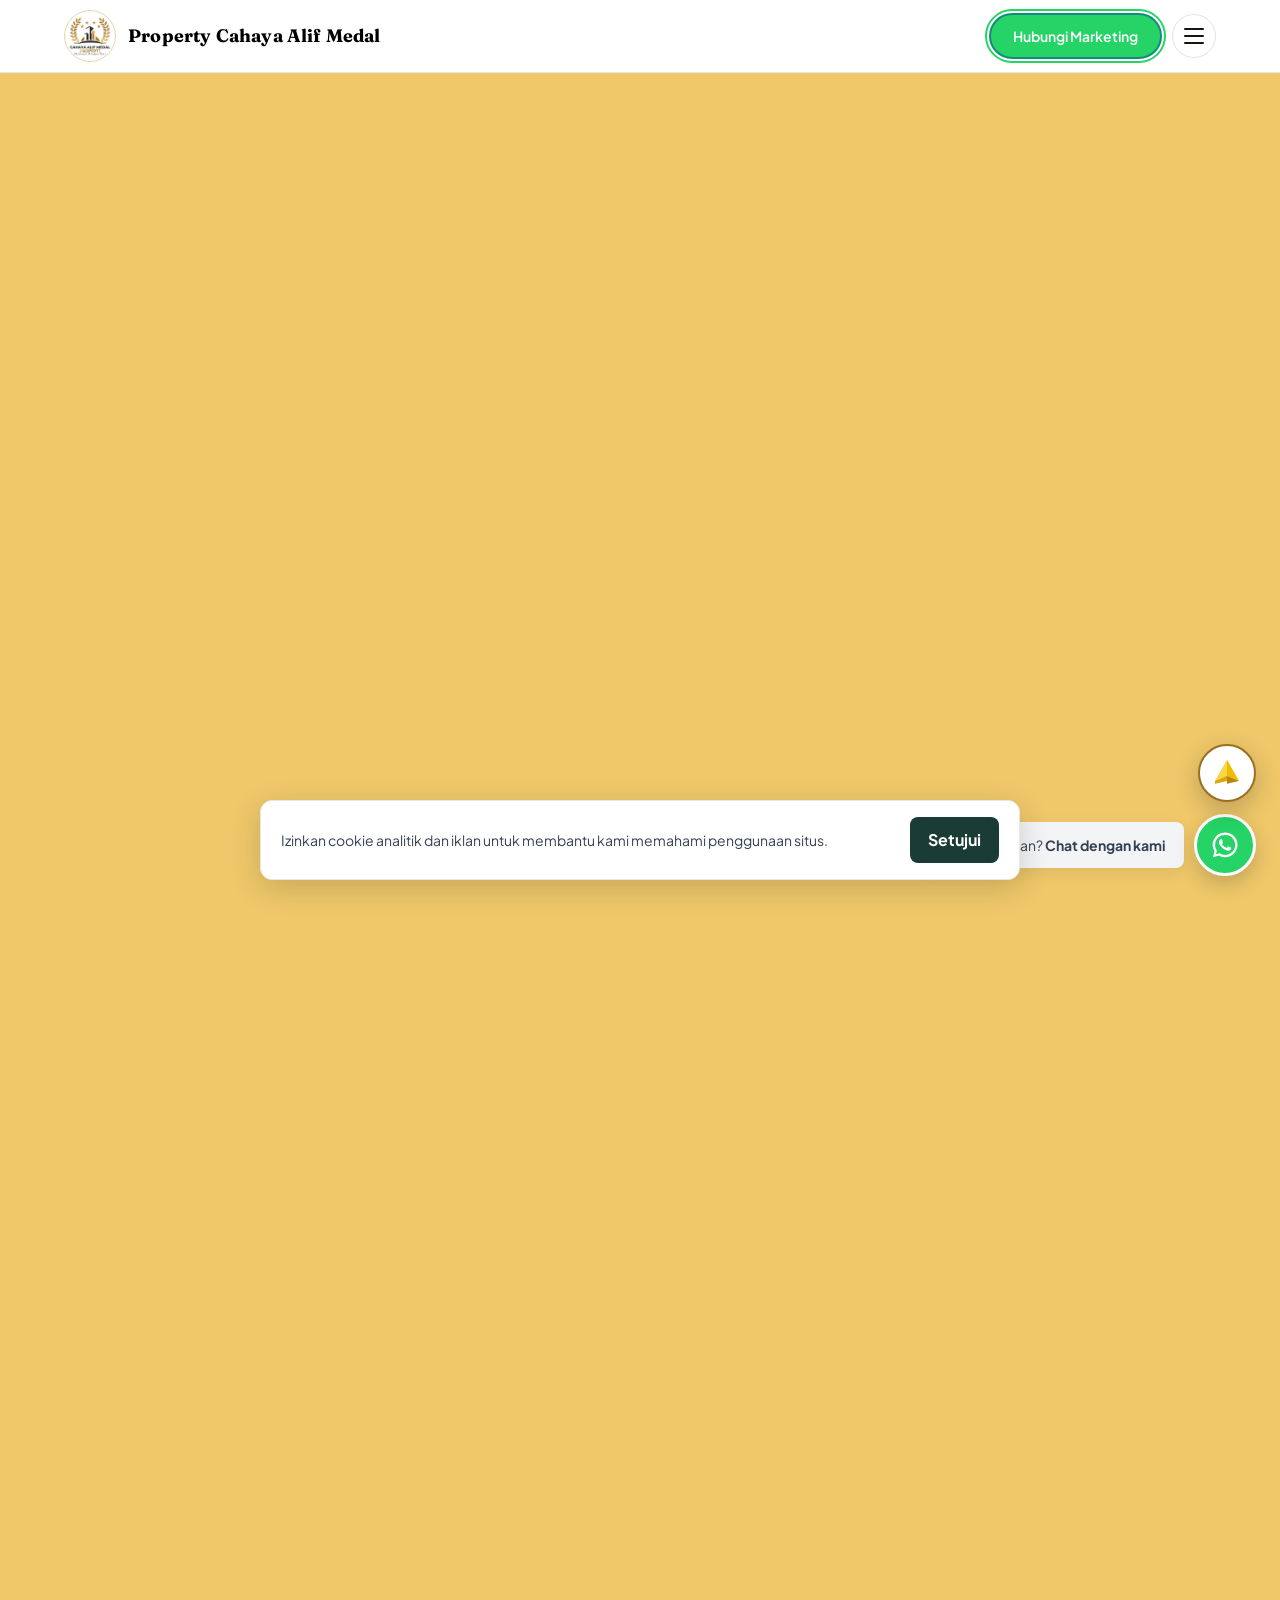
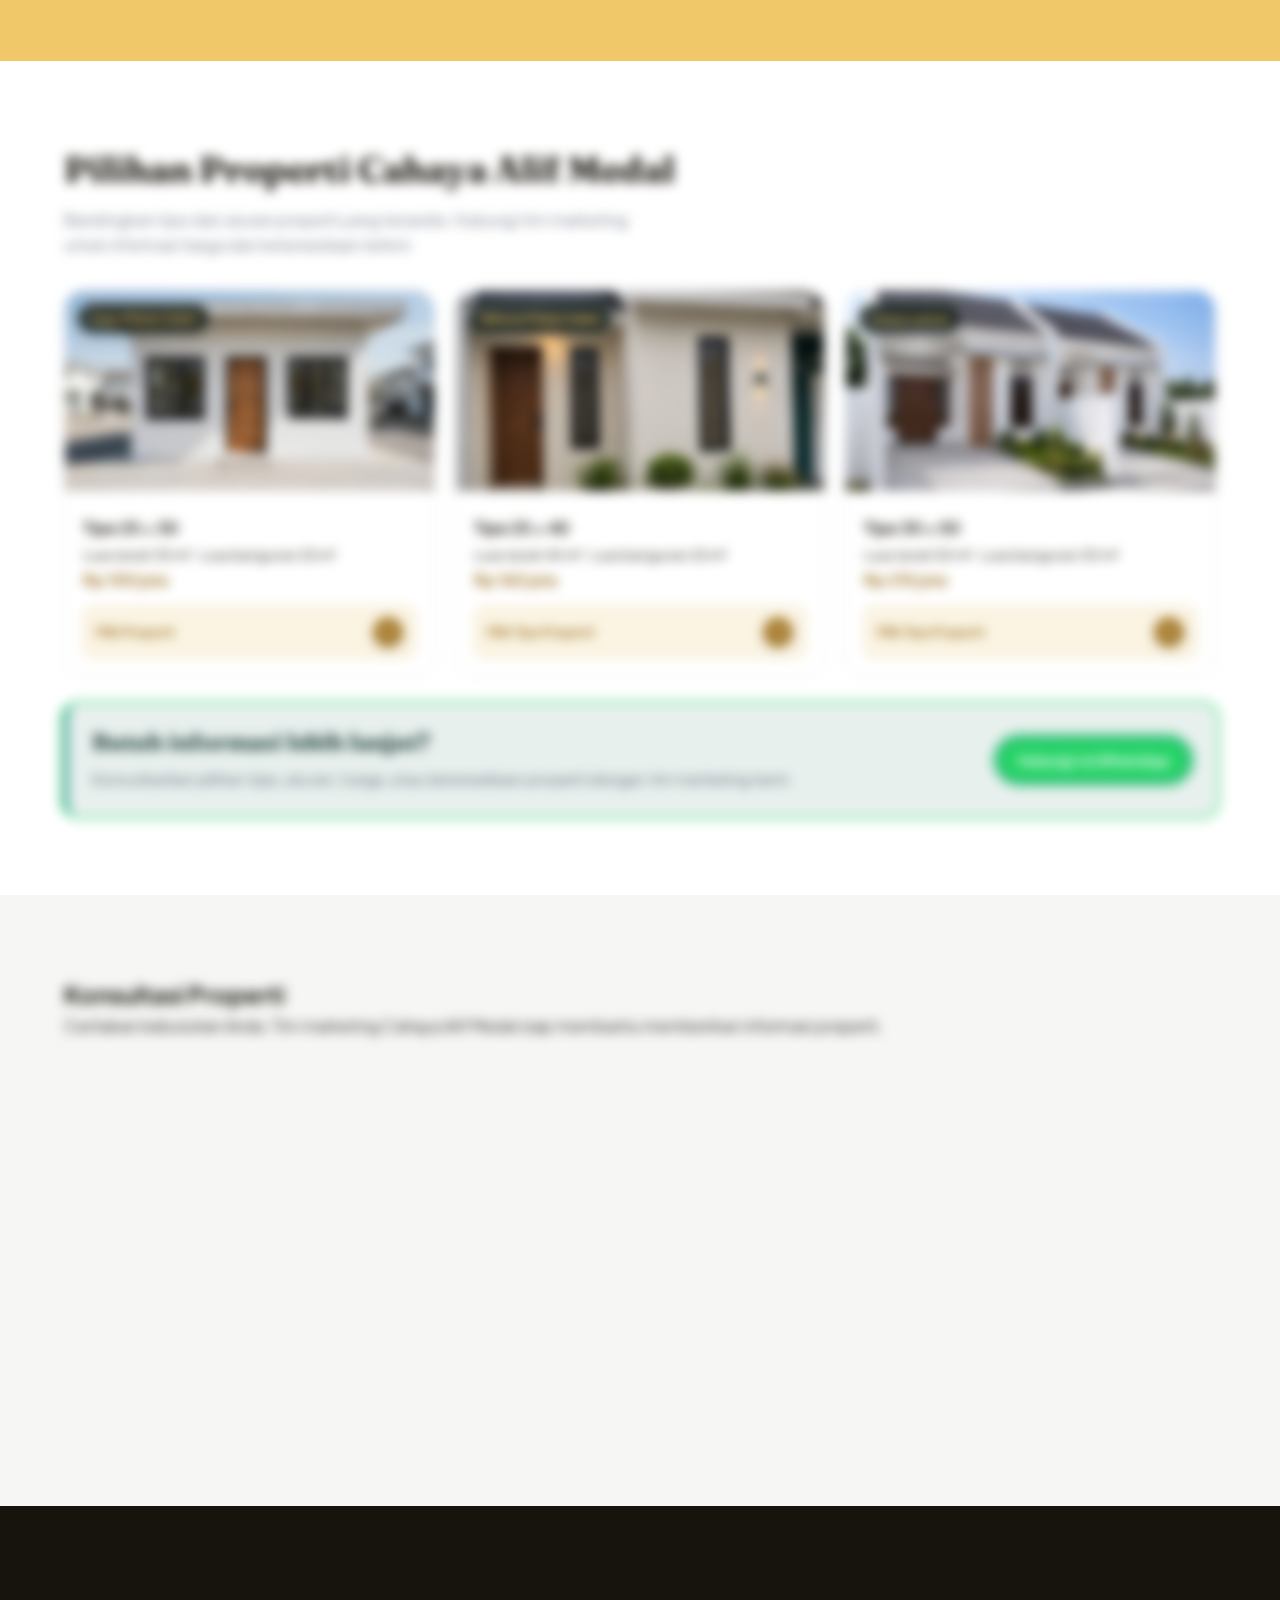
==== commit 33c13bd1: "Add files via upload" ====
--- a/index.html
+++ b/index.html
@@ -5,20 +5,18 @@
   <meta name="viewport" content="width=device-width, initial-scale=1.0">
   <title>Properti Cahaya Alif Medal | Cupu, Bahuan &amp; Limus Lestari</title>
   <meta name="description" content="Jelajahi  Cahaya Alif Medal di Cupu Mekar Indah, Bahuan Mekar Indah, dan Limus Lestari. Lihat tipe, denah, dan harga, lalu konsultasi dengan marketing melalui WhatsApp.">
-  <meta name="google-site-verification" content="ctuGzMGoc-BLsx3LF-dggUu-3wghvPBf5m8DU15hLRU">
-  <!-- Google tag (gtag.js) -->
-  <script async src="https://www.googletagmanager.com/gtag/js?id=G-XN8LFJ1B2V"></script>
-  <script>
-    window.dataLayer = window.dataLayer || [];
-    function gtag(){dataLayer.push(arguments);}
-    gtag('js', new Date());
-    gtag('config', 'G-XN8LFJ1B2V');
-  </script>
+  <meta name="google-site-verification" content="ctuGzMGoc-BLsx3LF-dggUu-3wghvPBf5m8DU15hLRU">
+  <!-- Google tag (gtag.js) -->
+  <script src="gtag.js"></script>
   <link href="https://fonts.googleapis.com/css2?family=Plus+Jakarta+Sans:wght@400;500;600;700&family=Fraunces:opsz,wght@9..144,400;9..144,700;9..144,800&display=swap" rel="stylesheet">
   <link rel="stylesheet" href="css/style.css">
 </head>
-<body id="top">
-  <!-- HEADER -->
+<body id="top">
+  <aside class="consent-notice" id="consentNotice" aria-label="Persetujuan cookie">
+    <p>Izinkan cookie analitik dan iklan untuk membantu kami memahami penggunaan situs.</p>
+    <button id="grantButton" type="button">Setujui</button>
+  </aside>
+  <!-- HEADER -->
   <header>
     <div class="container nav">
       <a class="logo" href="#top" aria-label="Property Cahaya Alif Medal - kembali ke beranda">
--- a/css/style.css
+++ b/css/style.css
@@ -178,6 +178,12 @@
 .floating-whatsapp-icon svg{display:block;width:30px;height:30px;fill:#fff}
 .floating-whatsapp:hover .floating-whatsapp-icon{transform:translateY(-2px);background:#1fbd5a}
 .floating-whatsapp:focus-visible{outline:3px solid var(--gold-dark);outline-offset:4px;border-radius:12px}
+.consent-notice{position:fixed;right:20px;bottom:20px;left:20px;z-index:60;display:flex;align-items:center;justify-content:space-between;gap:20px;max-width:760px;margin:0 auto;padding:16px 20px;border:1px solid #e5e7eb;border-radius:12px;background:#fff;box-shadow:0 8px 30px rgba(15,26,23,.18);color:#334155}
+.consent-notice[hidden]{display:none}
+.consent-notice p{margin:0;font-size:14px;line-height:1.6}
+.consent-notice button{flex:0 0 auto;padding:10px 18px;border:0;border-radius:8px;background:var(--green,#1A3C34);color:#fff;font:inherit;font-weight:700;cursor:pointer}
+.consent-notice button:focus-visible{outline:3px solid var(--gold-dark);outline-offset:3px}
+@media(max-width:480px){.consent-notice{right:12px;bottom:12px;left:12px;align-items:stretch;flex-direction:column;gap:12px;padding:14px}.consent-notice button{width:100%}}
 @media(max-width:768px){.hero{min-height:100vh;padding:48px 0 40px}.grid-top{grid-template-columns:1fr}.info{height:auto}.interior-box{flex:initial}.photos{grid-template-columns:1fr}.cards{grid-template-columns:1fr}.type-options{grid-template-columns:repeat(2,minmax(0,1fr))}.property-disclaimer{align-items:flex-start;flex-direction:column}}
 @media(max-width:480px){.container.nav{padding-right:16px;padding-left:16px}.logo-text{display:none}.nav-actions{gap:8px}.nav-actions>.btn{padding:9px 13px;font-size:12px}.nav-links{right:16px;width:min(260px,calc(100vw - 32px))}.type-options{grid-template-columns:1fr}.type-dialog{padding:18px}}
 @media(max-width:480px){.back-to-top{right:16px;bottom:90px;width:58px;height:58px}.floating-whatsapp{right:16px;bottom:16px;gap:8px}.floating-whatsapp-label{display:none}.floating-whatsapp-icon{width:62px;height:62px;flex-basis:62px}.floating-whatsapp-icon svg{width:34px;height:34px}}
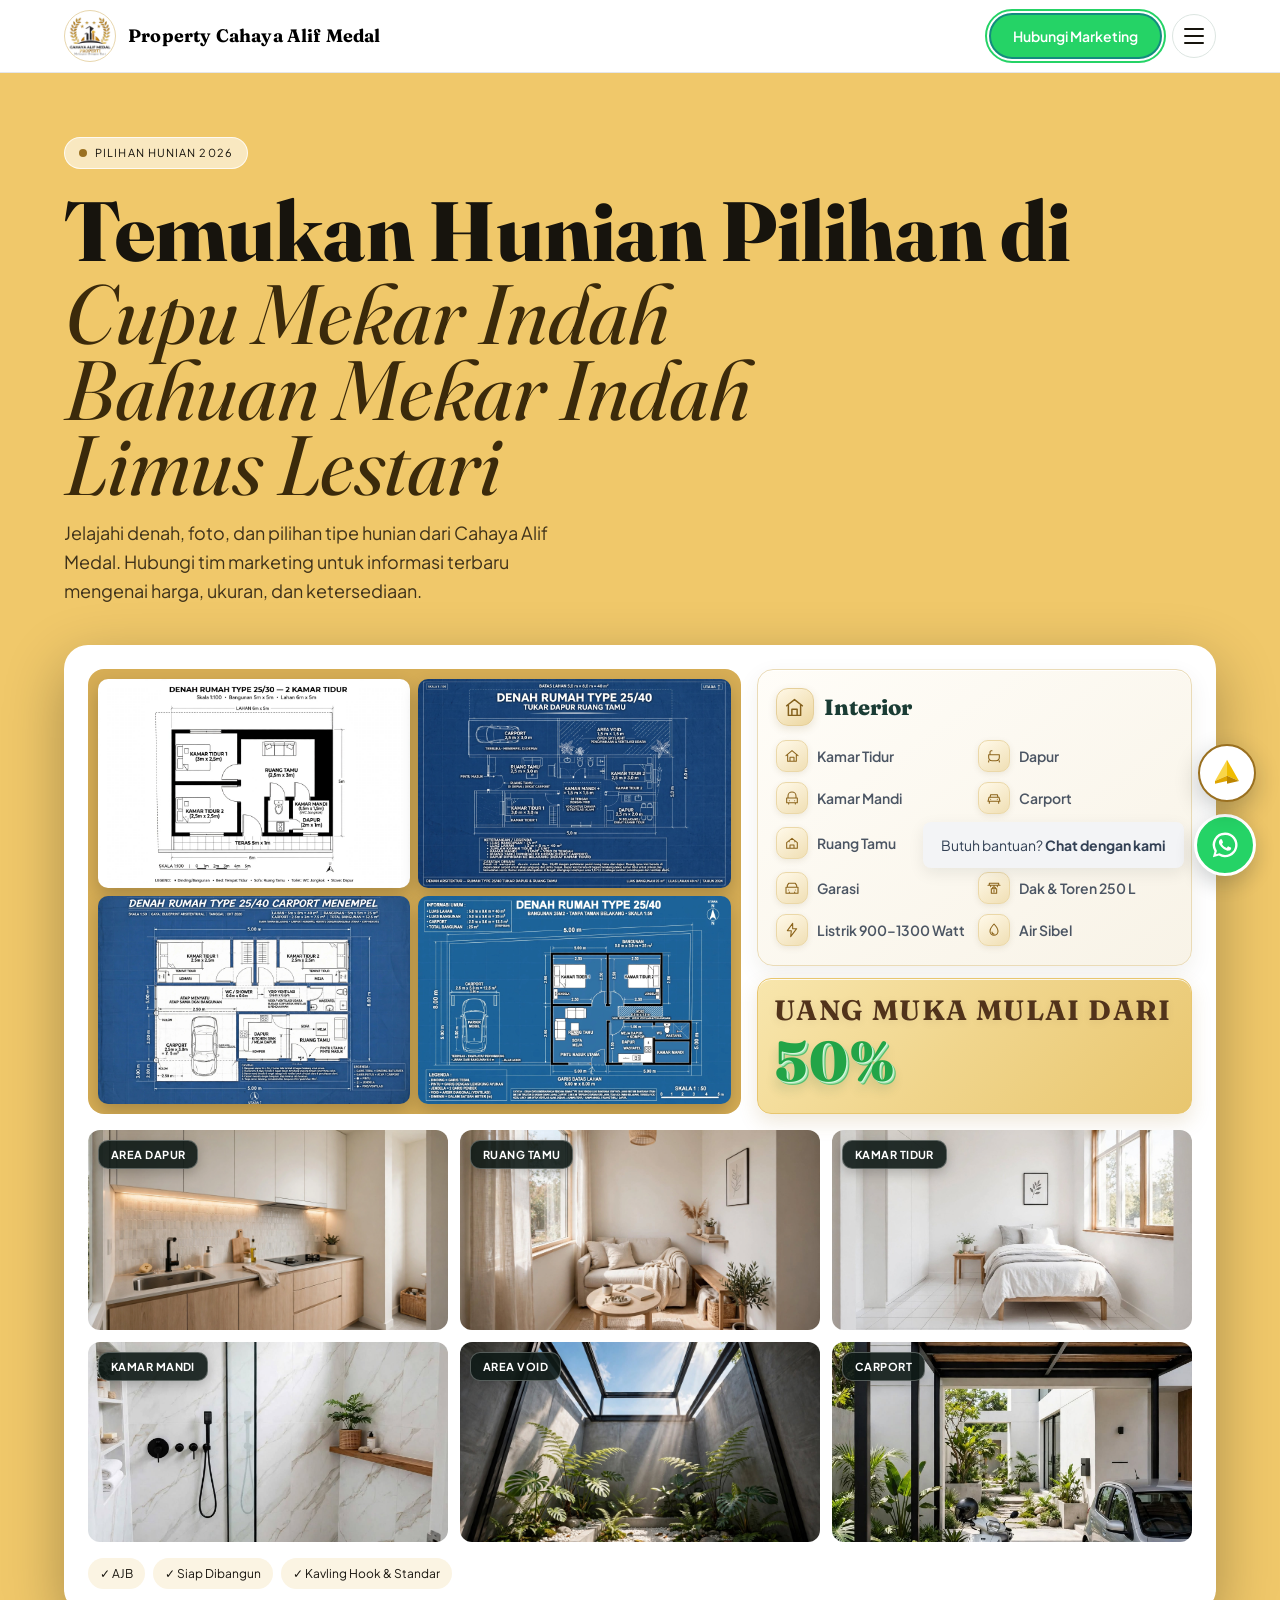
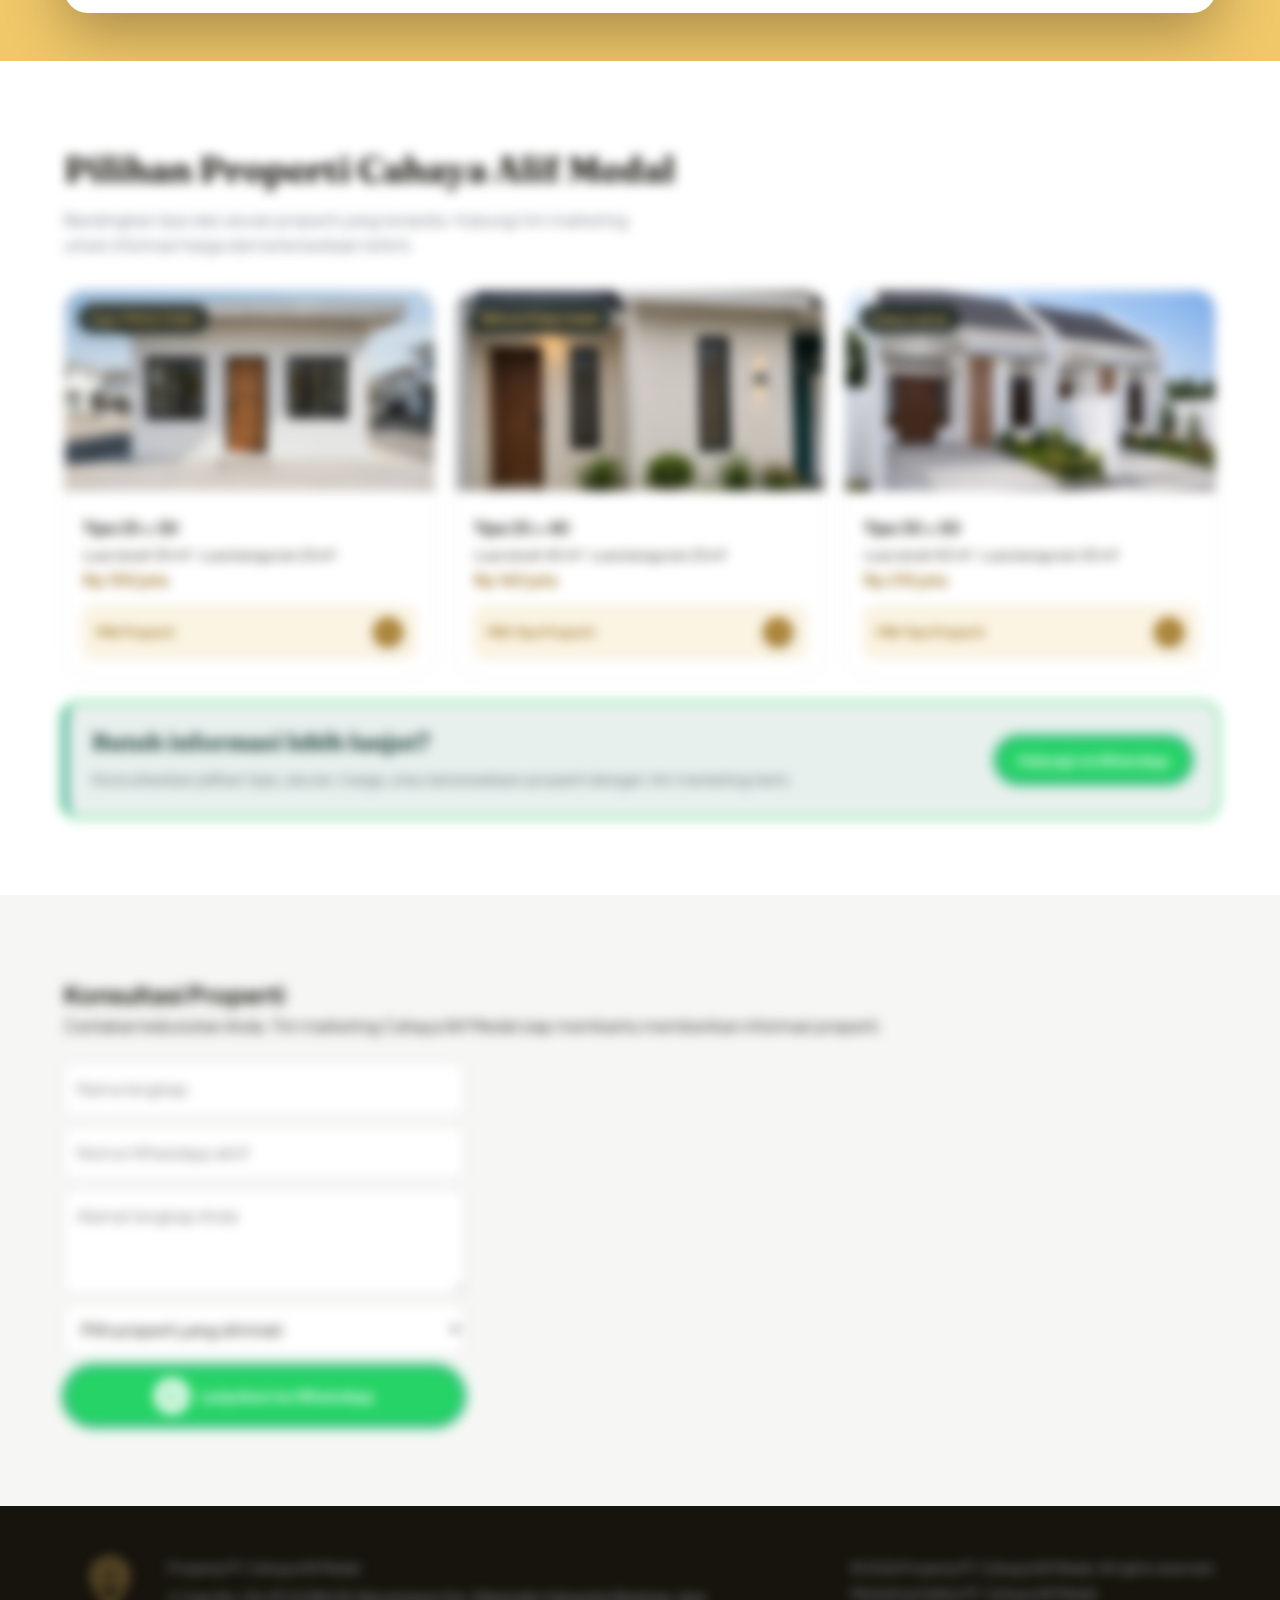
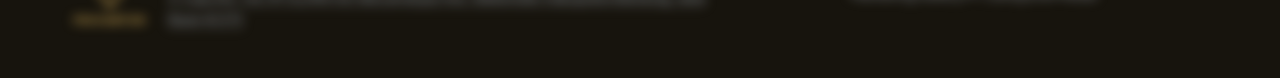
==== commit 192dfde0: "Add files via upload" ====
--- a/index.html
+++ b/index.html
@@ -5,18 +5,15 @@
   <meta name="viewport" content="width=device-width, initial-scale=1.0">
   <title>Properti Cahaya Alif Medal | Cupu, Bahuan &amp; Limus Lestari</title>
   <meta name="description" content="Jelajahi  Cahaya Alif Medal di Cupu Mekar Indah, Bahuan Mekar Indah, dan Limus Lestari. Lihat tipe, denah, dan harga, lalu konsultasi dengan marketing melalui WhatsApp.">
-  <meta name="google-site-verification" content="ctuGzMGoc-BLsx3LF-dggUu-3wghvPBf5m8DU15hLRU">
-  <!-- Google tag (gtag.js) -->
-  <script src="gtag.js"></script>
+  <meta name="google-site-verification" content="ctuGzMGoc-BLsx3LF-dggUu-3wghvPBf5m8DU15hLRU">
+  <!-- Google tag (gtag.js) -->
+  <script async src="https://www.googletagmanager.com/gtag/js?id=G-SMJPZQF15Y"></script>
+  <script src="gtag.js"></script>
   <link href="https://fonts.googleapis.com/css2?family=Plus+Jakarta+Sans:wght@400;500;600;700&family=Fraunces:opsz,wght@9..144,400;9..144,700;9..144,800&display=swap" rel="stylesheet">
   <link rel="stylesheet" href="css/style.css">
 </head>
-<body id="top">
-  <aside class="consent-notice" id="consentNotice" aria-label="Persetujuan cookie">
-    <p>Izinkan cookie analitik dan iklan untuk membantu kami memahami penggunaan situs.</p>
-    <button id="grantButton" type="button">Setujui</button>
-  </aside>
-  <!-- HEADER -->
+<body id="top">
+  <!-- HEADER -->
   <header>
     <div class="container nav">
       <a class="logo" href="#top" aria-label="Property Cahaya Alif Medal - kembali ke beranda">
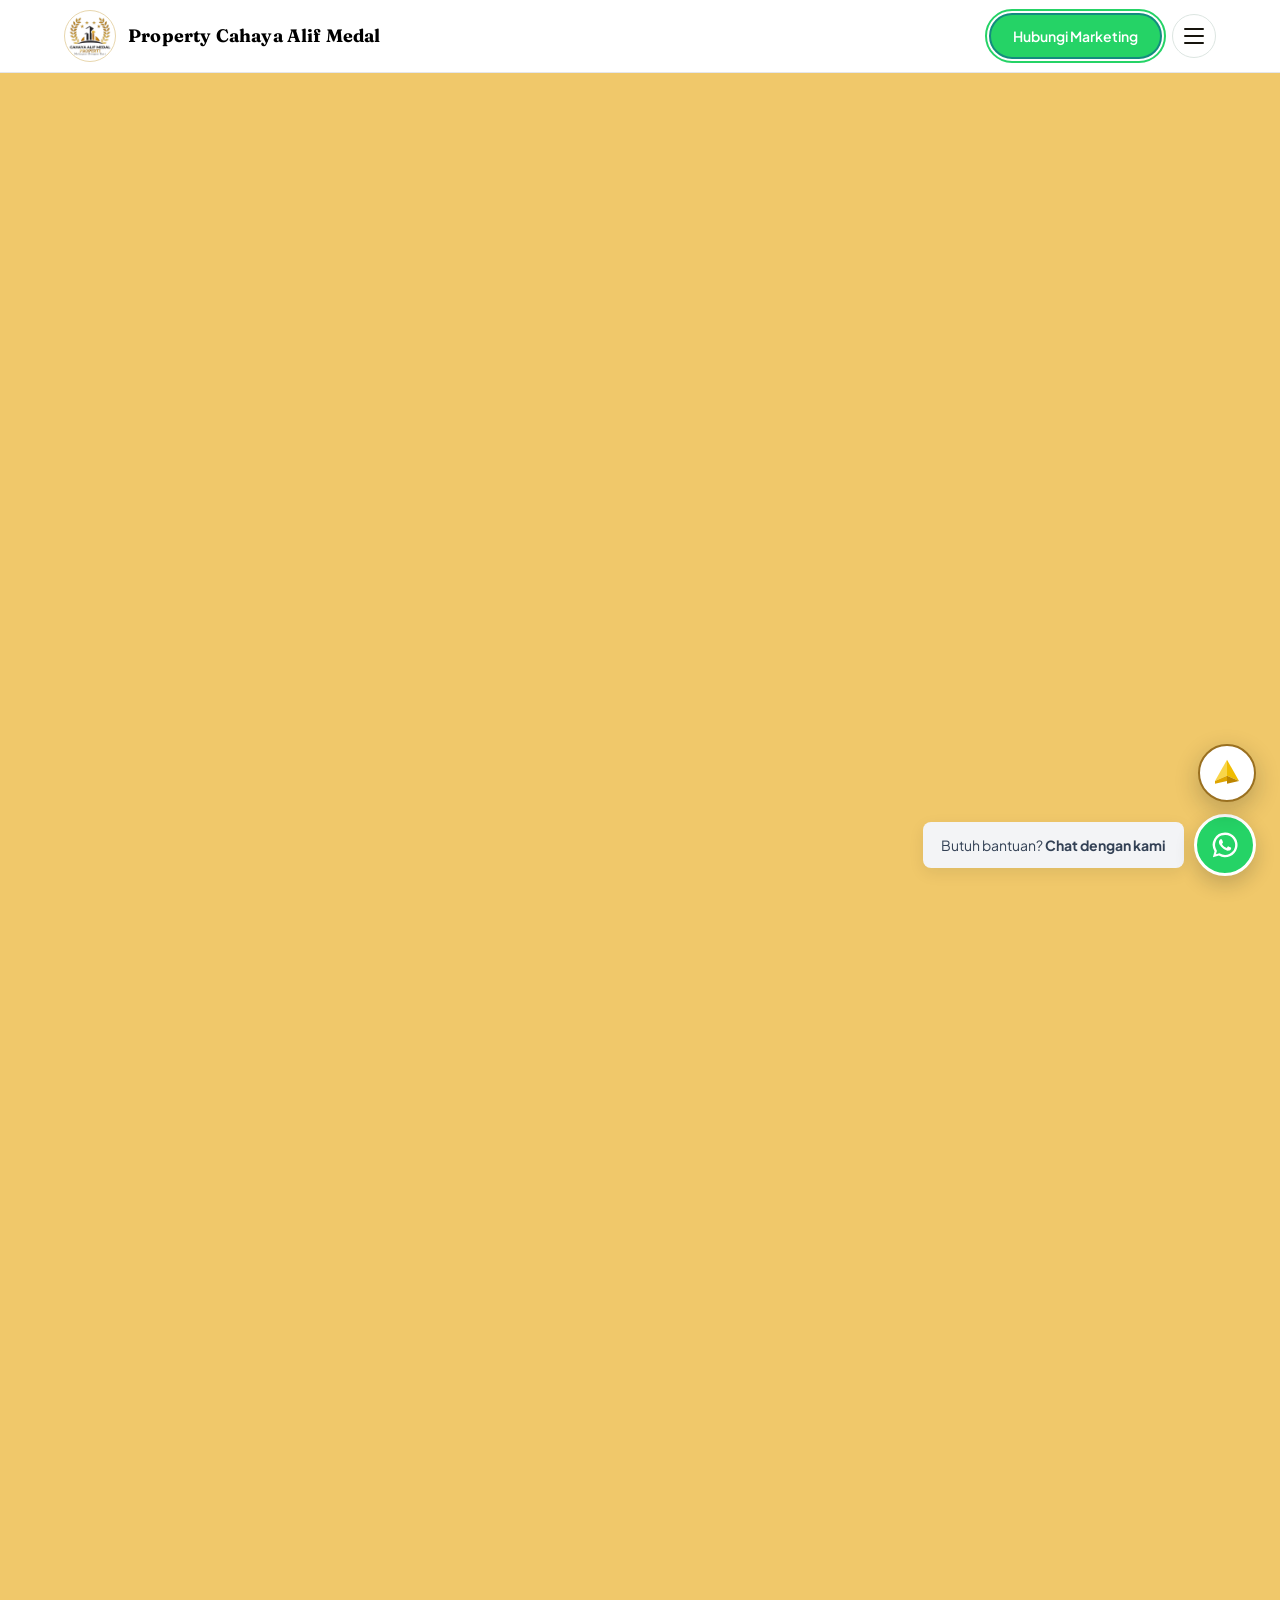
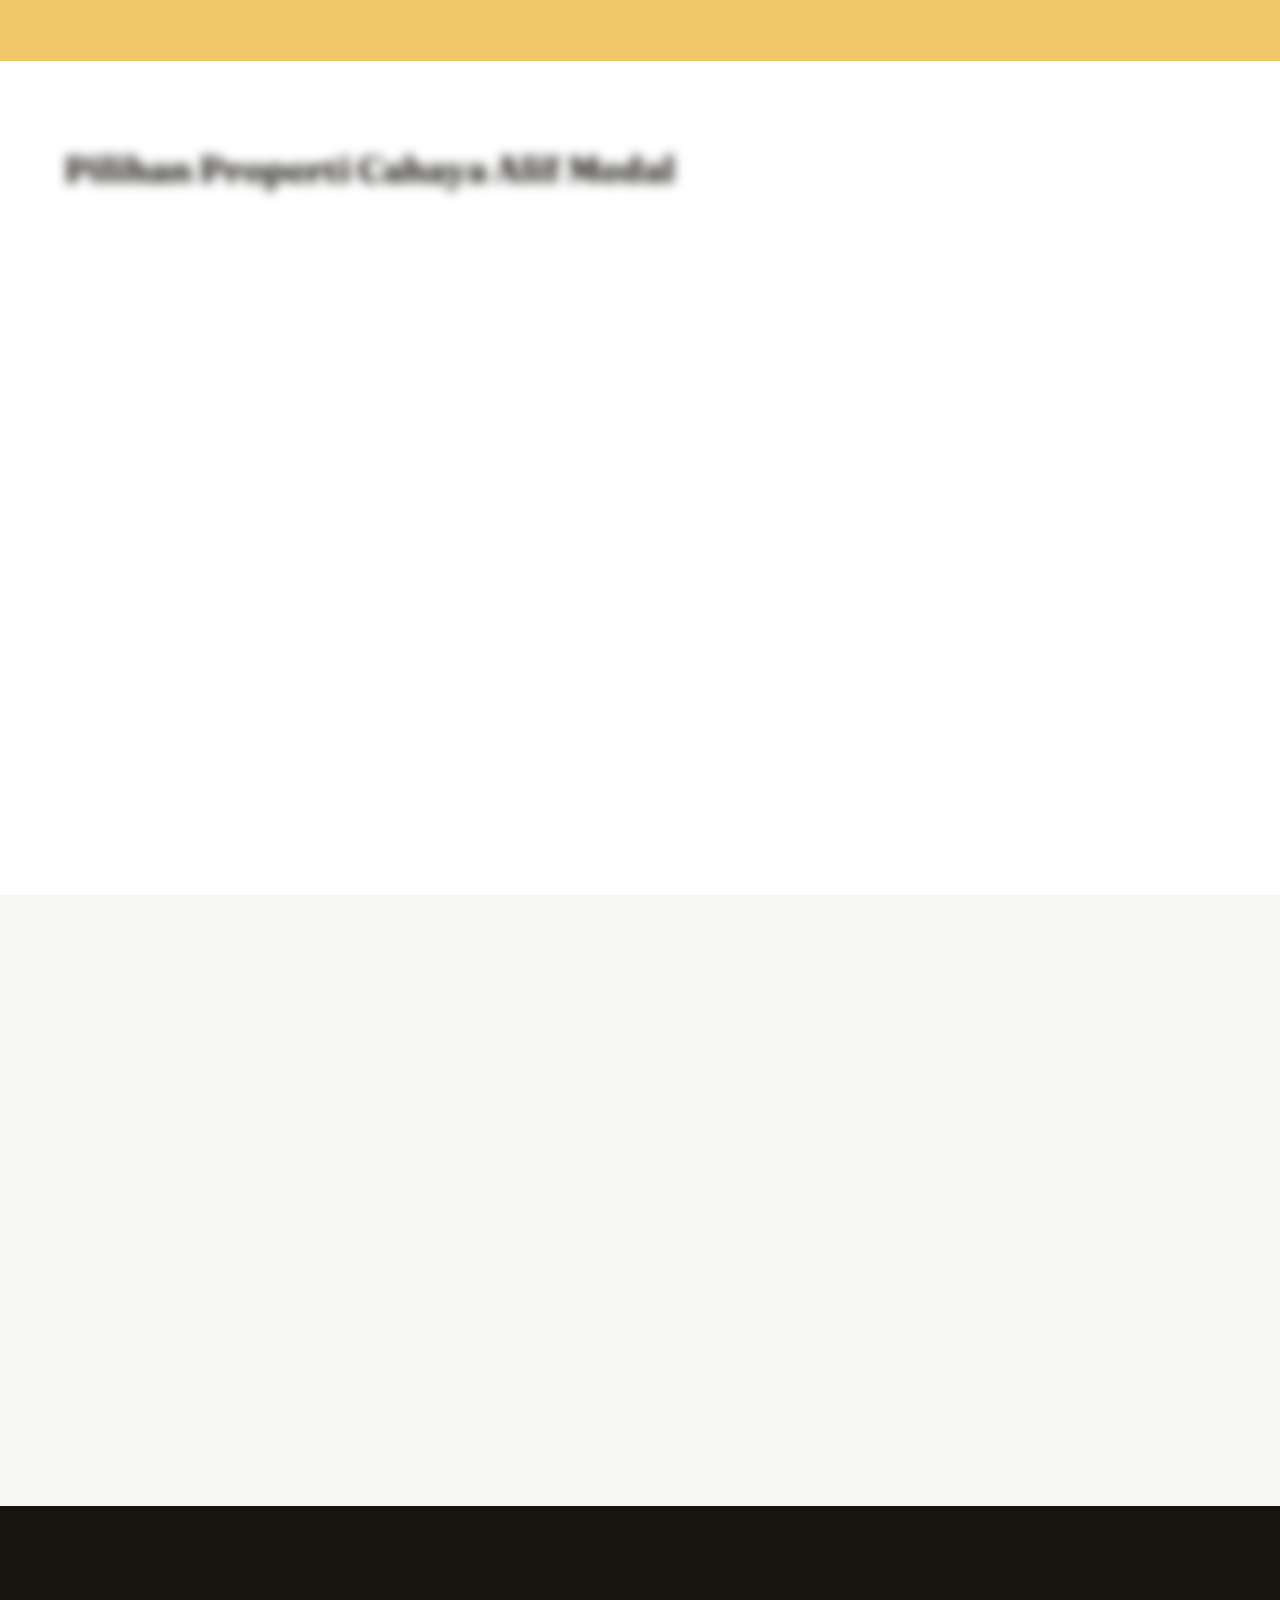
==== commit 4e1c8b74: "Update index.html" ====
--- a/index.html
+++ b/index.html
@@ -15,6 +15,15 @@
 <body id="top">
   <!-- HEADER -->
   <header>
+    <!-- Google tag (gtag.js) -->
+<script async src="https://www.googletagmanager.com/gtag/js?id=G-SMJPZQF15Y"></script>
+<script>
+  window.dataLayer = window.dataLayer || [];
+  function gtag(){dataLayer.push(arguments);}
+  gtag('js', new Date());
+
+  gtag('config', 'G-SMJPZQF15Y');
+</script>
     <div class="container nav">
       <a class="logo" href="#top" aria-label="Property Cahaya Alif Medal - kembali ke beranda">
         <span class="logo-mark">
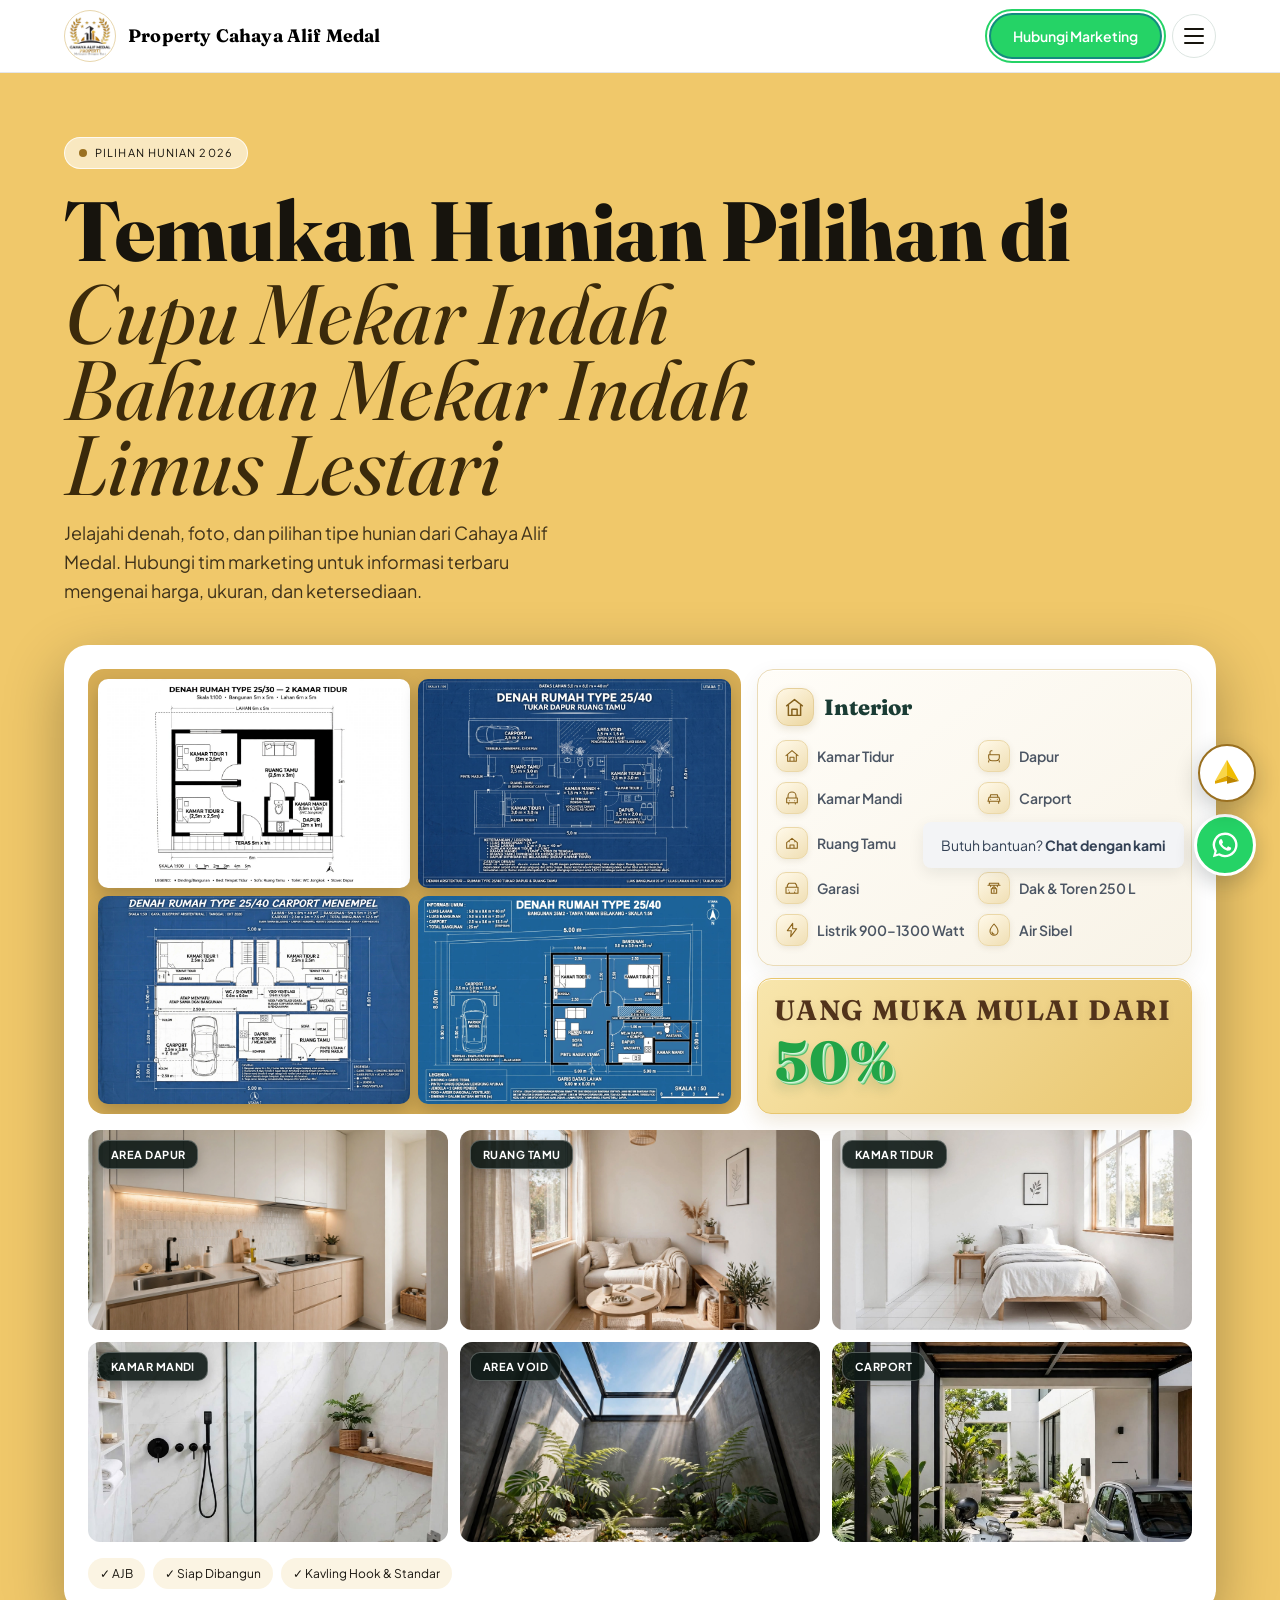
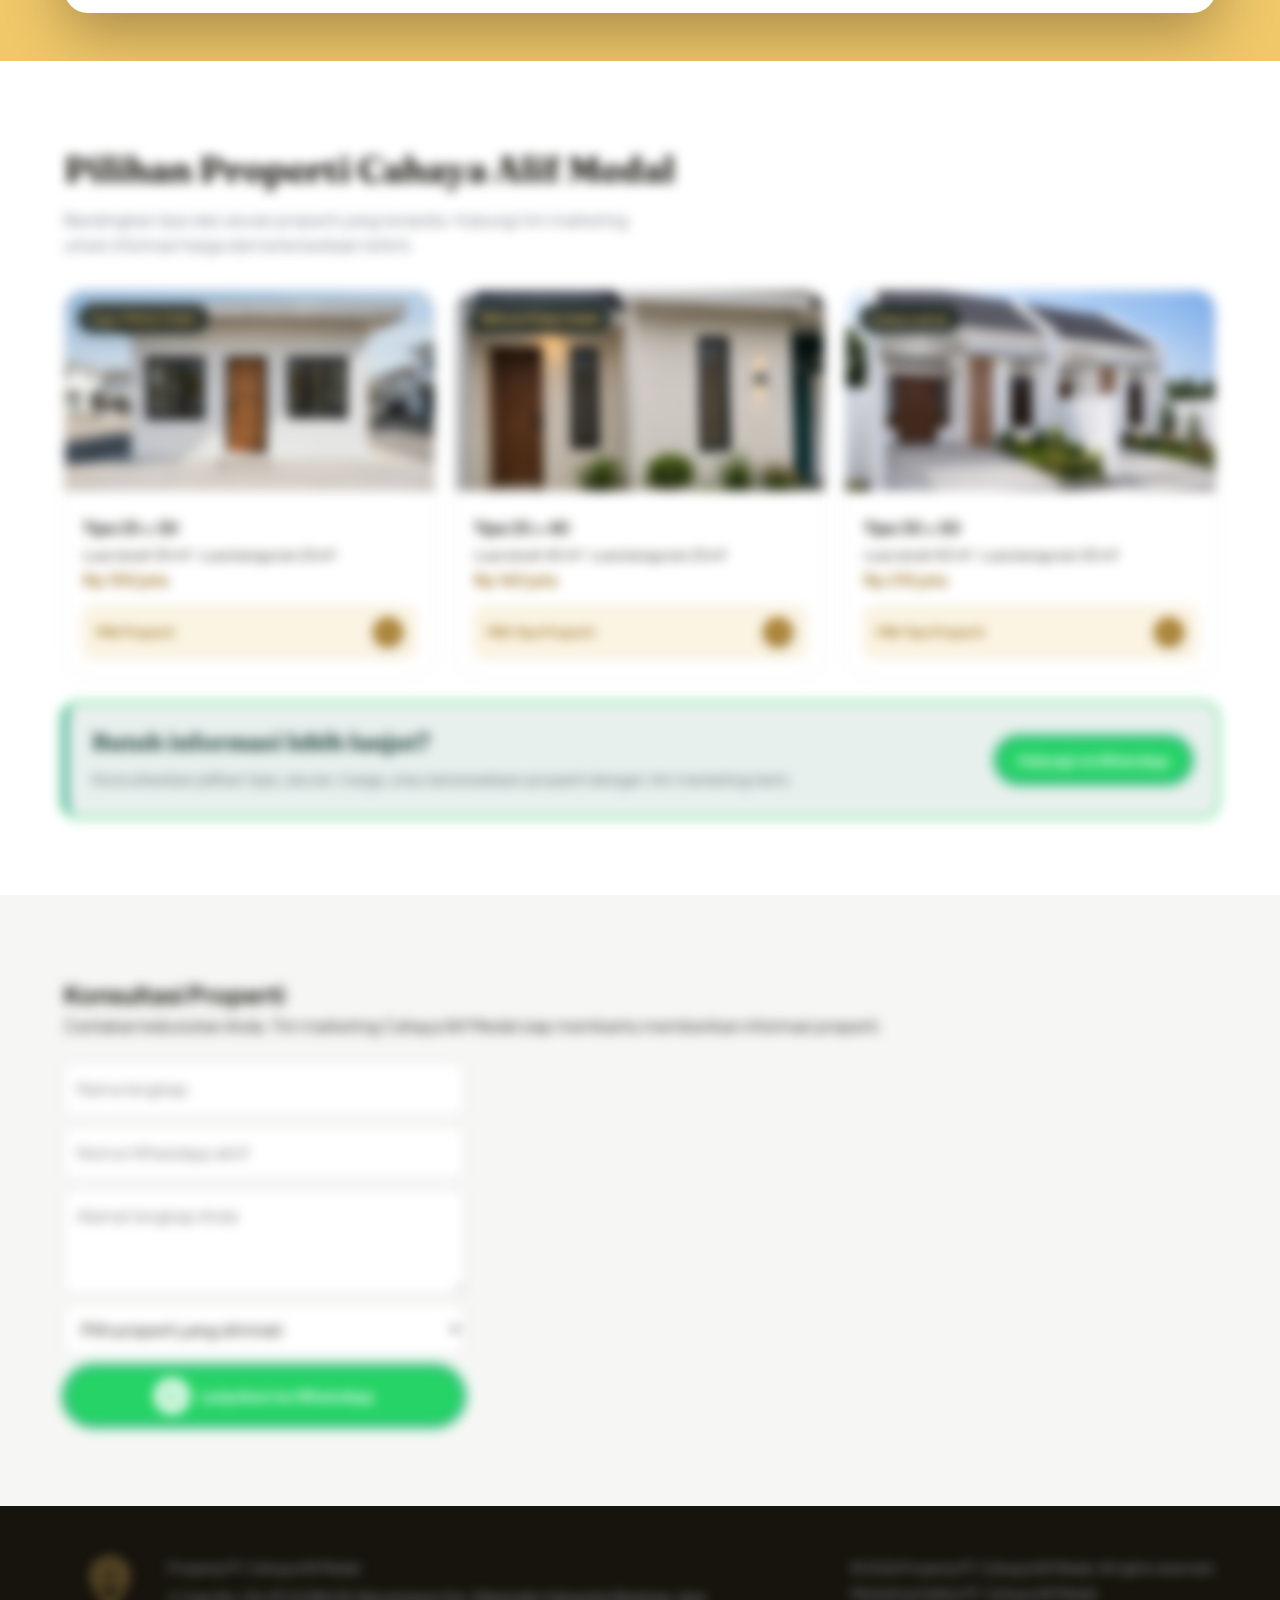
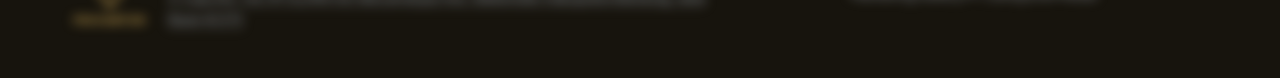
==== commit 626fa064: "Update index.html" ====
--- a/index.html
+++ b/index.html
@@ -5,7 +5,7 @@
   <meta name="viewport" content="width=device-width, initial-scale=1.0">
   <title>Properti Cahaya Alif Medal | Cupu, Bahuan &amp; Limus Lestari</title>
   <meta name="description" content="Jelajahi  Cahaya Alif Medal di Cupu Mekar Indah, Bahuan Mekar Indah, dan Limus Lestari. Lihat tipe, denah, dan harga, lalu konsultasi dengan marketing melalui WhatsApp.">
-  <meta name="google-site-verification" content="ctuGzMGoc-BLsx3LF-dggUu-3wghvPBf5m8DU15hLRU">
+  <meta name="google-site-verification" content="ctuGzMGoc-BLsx3LF-dggUu-3wghvPBf5m8DU15hLRU"/>
   <!-- Google tag (gtag.js) -->
   <script async src="https://www.googletagmanager.com/gtag/js?id=G-SMJPZQF15Y"></script>
   <script src="gtag.js"></script>
@@ -15,15 +15,6 @@
 <body id="top">
   <!-- HEADER -->
   <header>
-    <!-- Google tag (gtag.js) -->
-<script async src="https://www.googletagmanager.com/gtag/js?id=G-SMJPZQF15Y"></script>
-<script>
-  window.dataLayer = window.dataLayer || [];
-  function gtag(){dataLayer.push(arguments);}
-  gtag('js', new Date());
-
-  gtag('config', 'G-SMJPZQF15Y');
-</script>
     <div class="container nav">
       <a class="logo" href="#top" aria-label="Property Cahaya Alif Medal - kembali ke beranda">
         <span class="logo-mark">
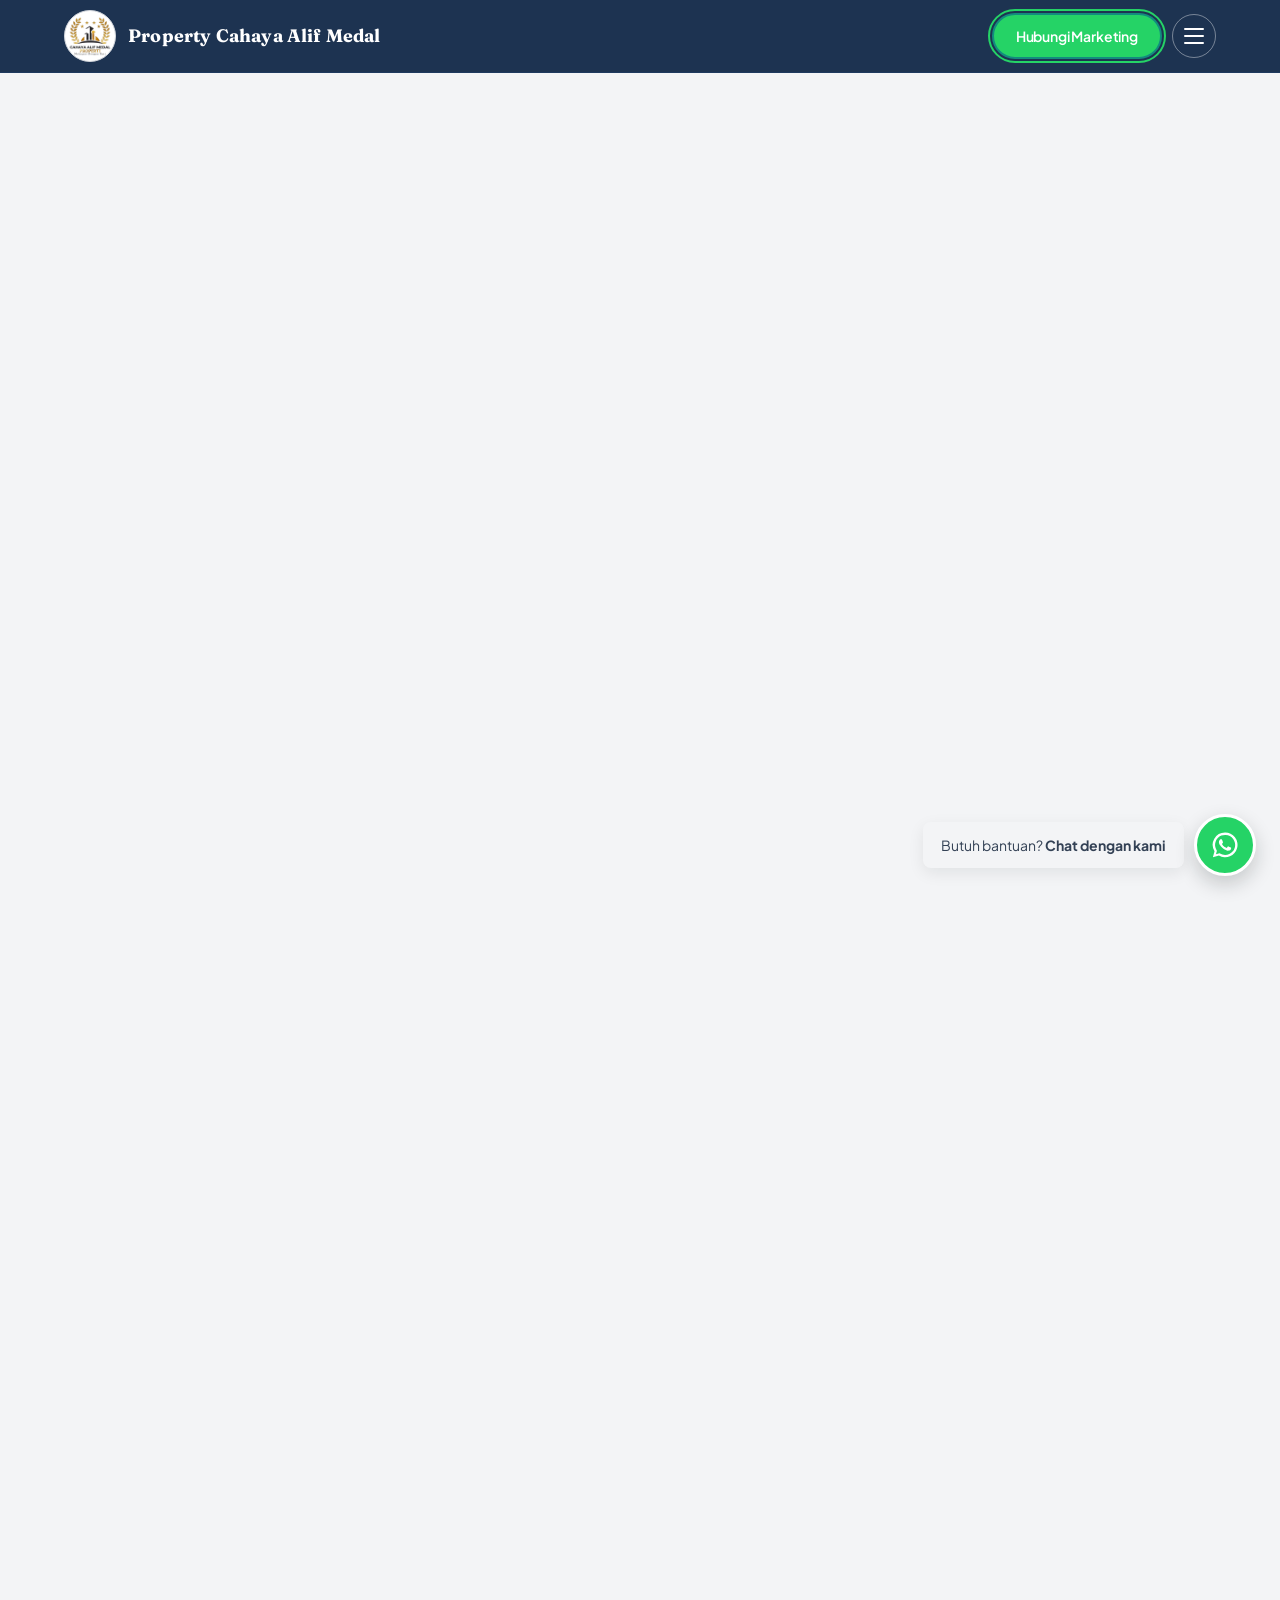
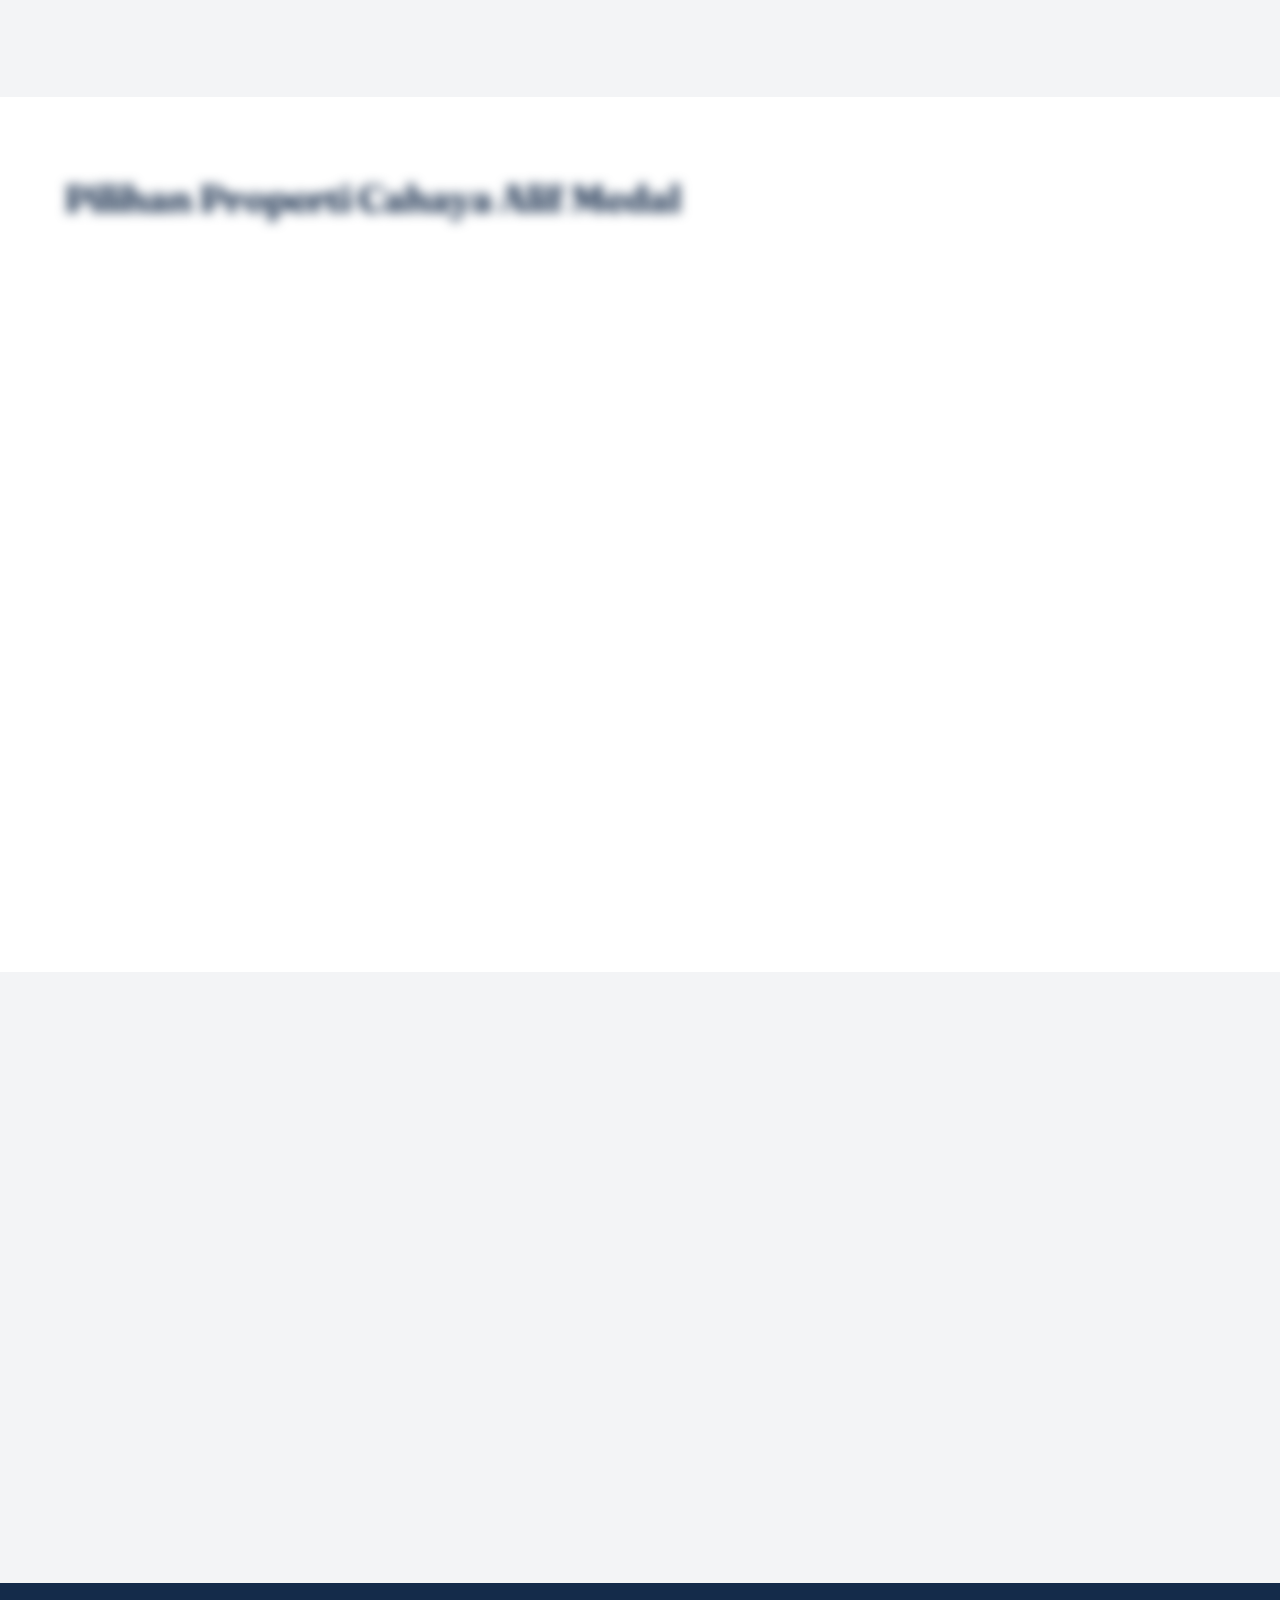
==== commit 714b867e: "Add files via upload" ====
--- a/index.html
+++ b/index.html
@@ -5,10 +5,7 @@
   <meta name="viewport" content="width=device-width, initial-scale=1.0">
   <title>Properti Cahaya Alif Medal | Cupu, Bahuan &amp; Limus Lestari</title>
   <meta name="description" content="Jelajahi  Cahaya Alif Medal di Cupu Mekar Indah, Bahuan Mekar Indah, dan Limus Lestari. Lihat tipe, denah, dan harga, lalu konsultasi dengan marketing melalui WhatsApp.">
-  <meta name="google-site-verification" content="ctuGzMGoc-BLsx3LF-dggUu-3wghvPBf5m8DU15hLRU"/>
-  <!-- Google tag (gtag.js) -->
-  <script async src="https://www.googletagmanager.com/gtag/js?id=G-SMJPZQF15Y"></script>
-  <script src="gtag.js"></script>
+  <meta name="google-site-verification" content="ctuGzMGoc-BLsx3LF-dggUu-3wghvPBf5m8DU15hLRU">
   <link href="https://fonts.googleapis.com/css2?family=Plus+Jakarta+Sans:wght@400;500;600;700&family=Fraunces:opsz,wght@9..144,400;9..144,700;9..144,800&display=swap" rel="stylesheet">
   <link rel="stylesheet" href="css/style.css">
 </head>
@@ -122,14 +119,14 @@
       <h2 class="section-title scroll-reveal">Pilihan Properti Cahaya Alif Medal</h2>
       <p class="section-intro scroll-reveal">Bandingkan tipe dan ukuran properti yang tersedia. Hubungi tim marketing untuk informasi harga dan ketersediaan terkini.</p>
       <div class="cards">
-        <button class="card scroll-reveal" type="button" aria-label="Pilih properti Cupu Mekar Indah" data-interest="Cupu Mekar Indah — Tipe 25 × 30">
+        <button class="card scroll-reveal" type="button" aria-label="Pilih properti Cupu Mekar Indah">
           <div class="property-card-image">
-            <img src="images/Cupu%20mekar%20indah.jpeg" alt="Properti tipe 25 &times; 30 di Cupu Mekar Indah" class="cupu-mi-image">
+            <img src="images/Cupu%20Mekar%20Indah%2021x25.jpg" alt="Properti tipe 21 &times; 25 di Cupu Mekar Indah" class="cupu-mi-image">
             <span class="property-card-title">Cupu Mekar Indah</span>
           </div>
           <div class="card-body">
-            <b>Tipe 25 &times; 30</b><br><small>Luas tanah 30 m&sup2; &middot; Luas bangunan 25 m&sup2;</small><br><b class="property-price">Rp 100 juta</b>
-            <span class="card-action">Pilih Properti <span class="card-action-icon" aria-hidden="true"><svg viewBox="0 0 24 24" focusable="false"><path d="M5 12h14m-6-6 6 6-6 6"/></svg></span></span>
+            <b>Tipe 21 &times; 25</b><br><small>Luas tanah 21 m&sup2; &middot; Luas bangunan 25 m&sup2;</small><br><b class="property-price">Rp 130 juta</b><br><span class="card-promo-label">Promo terbatas untuk 15 unit hunian</span><strong class="card-cashback">Cashback 5 Jt</strong>
+            <span class="card-action">Pilih Tipe Properti <span class="card-action-icon" aria-hidden="true"><svg viewBox="0 0 24 24" focusable="false"><path d="M5 12h14m-6-6 6 6-6 6"/></svg></span></span>
           </div>
         </button>
         <button class="card scroll-reveal" type="button" aria-label="Pilih properti Bahuan Mekar Indah">
@@ -249,15 +246,6 @@
     </div>
   </footer>
 
-  <a class="back-to-top" href="#top" aria-label="Kembali ke awal halaman" title="Kembali ke awal">
-    <svg aria-hidden="true" viewBox="0 0 24 24" focusable="false">
-      <path class="back-to-top-mark-left" d="M12 2 3 18l9-4V2Z"/>
-      <path class="back-to-top-mark-right" d="M12 2v12l9 4L12 2Z"/>
-      <path class="back-to-top-mark-base-left" d="m3 18 9-4v4l-9 2Z"/>
-      <path class="back-to-top-mark-base-right" d="m12 14 9 4-9 2v-2Z"/>
-    </svg>
-  </a>
-
   <button class="floating-whatsapp" type="button" aria-label="Hubungi agen marketing melalui WhatsApp">
     <span class="floating-whatsapp-label">Butuh bantuan? <strong>Chat dengan kami</strong></span>
     <span class="floating-whatsapp-icon" aria-hidden="true">
--- a/css/style.css
+++ b/css/style.css
@@ -1,30 +1,30 @@
 
 :root{
-  --gold:#D6AD55;
-  --gold-dark:#9A7020;
-  --gold-bg:#FBF4E3;
-  --black:#17140D;
-  --gray:#F6F7F5;
+  --gold:#1F3A5F;
+  --gold-dark:#142B4A;
+  --gold-bg:#F3F4F6;
+  --black:#142B4A;
+  --gray:#F3F4F6;
   --white:#FFFFFF;
 }
 *{margin:0;padding:0;box-sizing:border-box}
-body{font-family:'Plus Jakarta Sans',Inter,sans-serif;background:var(--white);color:var(--black);line-height:1.6}
+body{font-family:'Plus Jakarta Sans',Inter,sans-serif;background:var(--white);color:var(--black);line-height:1.6;letter-spacing:-.01em;-webkit-font-smoothing:antialiased;text-rendering:optimizeLegibility}
 .container{max-width:1200px;margin:0 auto;padding:0 24px}
-header{position:sticky;top:0;z-index:50;background:rgba(255,255,255,0.9);backdrop-filter:blur(12px);border-bottom:1px solid #e5e7eb}
+header{position:sticky;top:0;z-index:50;background:rgba(20,43,74,0.96);backdrop-filter:blur(12px);border-bottom:1px solid #1F3A5F}
 .nav{position:relative;display:flex;justify-content:space-between;align-items:center;height:72px}
-.logo{display:flex;align-items:center;gap:12px;color:inherit;text-decoration:none;border-radius:8px}
+.logo{display:flex;align-items:center;gap:12px;color:#fff;text-decoration:none;border-radius:8px}
 .logo:focus-visible{outline:3px solid var(--gold-dark);outline-offset:4px}
-.logo-mark{display:grid;place-items:center;width:52px;height:52px;flex:0 0 52px;border:1px solid #e7d6ad;border-radius:50%;background:#fff}
+.logo-mark{display:grid;place-items:center;width:52px;height:52px;flex:0 0 52px;border:1px solid #D1D5DB;border-radius:50%;background:#fff}
 .logo-mark img{display:block;width:46px;height:46px;object-fit:contain}
-.logo-text strong{display:block;color:#000;font-family:'Fraunces',serif;font-size:18px;font-weight:700;letter-spacing:.01em;line-height:1.2}
+.logo-text strong{display:block;color:#fff;font-family:'Fraunces',serif;font-size:18px;font-weight:700;letter-spacing:.01em;line-height:1.2}
 .nav-actions{display:flex;align-items:center;gap:10px}
 .nav-links{position:absolute;top:calc(100% + 8px);right:24px;z-index:51;display:grid;gap:4px;width:min(260px,calc(100vw - 48px));padding:10px;list-style:none;background:#fff;border:1px solid #e5e7eb;border-radius:16px;box-shadow:0 16px 36px rgba(15,26,23,.16)}
 .nav-links[hidden]{display:none}
 .nav-links a{display:block;padding:10px 12px;border-radius:10px;text-decoration:none;color:#4b5563;font-size:14px;font-weight:600;transition:background .25s ease,color .25s ease}
 .nav-links a:hover,.nav-links a:focus-visible{background:var(--gold-bg);color:var(--gold-dark)}
 .nav-links a:focus-visible,.menu-toggle:focus-visible{outline:3px solid var(--gold-dark);outline-offset:2px}
-.menu-toggle{display:grid;align-content:center;justify-items:center;gap:5px;width:44px;height:44px;padding:10px;border:1px solid #dce5e1;border-radius:50%;background:#fff;cursor:pointer}
-.menu-toggle span{display:block;width:20px;height:2px;border-radius:2px;background:var(--black);transition:transform .25s ease,opacity .25s ease}
+.menu-toggle{display:grid;align-content:center;justify-items:center;gap:5px;width:44px;height:44px;padding:10px;border:1px solid rgba(255,255,255,.4);border-radius:50%;background:transparent;cursor:pointer}
+.menu-toggle span{display:block;width:20px;height:2px;border-radius:2px;background:#fff;transition:transform .25s ease,opacity .25s ease}
 .menu-toggle[aria-expanded="true"] span:first-child{transform:translateY(7px) rotate(45deg)}
 .menu-toggle[aria-expanded="true"] span:nth-child(2){opacity:0}
 .menu-toggle[aria-expanded="true"] span:last-child{transform:translateY(-7px) rotate(-45deg)}
@@ -34,40 +34,40 @@
 .whatsapp-submit:focus-visible{outline:3px solid #128C7E;outline-offset:4px}
 .whatsapp-icon{display:grid;place-items:center;width:36px;height:36px;flex:0 0 36px;border-radius:50%;background:#fff}
 .whatsapp-icon svg{display:block;width:25px;height:25px;fill:#25D366}
-.hero{background:#F0C86A;color:var(--black);min-height:calc(100vh - 72px);padding:64px 0 48px;position:relative;isolation:isolate;overflow:hidden}
+.hero{background:#F3F4F6;color:var(--black);min-height:calc(100vh - 72px);padding:64px 0 48px;position:relative;isolation:isolate;overflow:hidden}
 .hero::before{display:none}
 .hero>.container{position:relative;z-index:1}
 .badge{display:inline-flex;align-items:center;gap:8px;background:rgba(255,255,255,.58);border:1px solid rgba(255,255,255,.8);padding:6px 14px;border-radius:999px;font-size:11px;letter-spacing:0.1em}
 .badge i{width:8px;height:8px;background:var(--gold-dark);border-radius:50%;display:inline-block}
-.background{font-family:'Fraunces',serif;font-size:clamp(42px,7vw,84px);line-height:0.9;margin:24px 0 16px;font-weight:800}
-.background em{display:block;margin-top:8px;color:#3B2A0B;font-style:italic;font-weight:400}
+.background{font-family:'Fraunces',serif;font-size:clamp(42px,7vw,84px);line-height:0.9;margin:24px 0 16px;padding:18px 20px;font-weight:800;background:linear-gradient(115deg,#E5E7EB 0%,#E8ECF2 72%,#DCE4EF 100%);border-radius:18px}
+.background em{display:block;margin-top:8px;color:#374151;font-style:italic;font-weight:400}
 .js .reveal-on-scroll,.js .scroll-reveal{opacity:0;filter:blur(6px);transform:translateX(-48px);transition:opacity .5s ease .5s,filter .5s ease .5s,transform .5s cubic-bezier(.2,.8,.2,1) .5s}
 .js .reveal-on-scroll.is-visible,.js .scroll-reveal.is-visible{opacity:1;filter:blur(0);transform:translateX(0)}
 @media(prefers-reduced-motion:reduce){.js .reveal-on-scroll,.js .scroll-reveal{opacity:1;filter:none;transform:none;transition:none}.card{transition:none}.card:hover,.card:focus-within{transform:none}}
-.hero p{max-width:520px;color:#3F321A;font-size:18px}
-.section-title{font-family:'Fraunces',serif;font-size:36px}
+.hero p{max-width:520px;color:#4B5563;font-size:18px}
+.section-title{font-family:'Fraunces',serif;font-size:clamp(30px,4vw,38px);font-weight:700;letter-spacing:-.025em;line-height:1.15}
 .section-intro{max-width:600px;margin-top:8px;color:#6b7280}
 .product-card{background:white;color:var(--black);border-radius:24px;padding:24px;margin-top:40px;box-shadow:0 20px 60px rgba(0,0,0,0.3)}
 .grid-top{display:grid;grid-template-columns:1.2fr 0.8fr;gap:16px}
-.denah{display:grid;grid-template-columns:repeat(2,minmax(0,1fr));grid-template-rows:repeat(2,minmax(0,1fr));gap:8px;place-items:stretch;padding:10px;background:var(--gold);border-radius:16px;overflow:hidden}
+.denah{display:grid;grid-template-columns:repeat(2,minmax(0,1fr));grid-template-rows:repeat(2,minmax(0,1fr));gap:8px;place-items:stretch;padding:10px;background:#E5E7EB;border-radius:16px;overflow:hidden}
 .denah img{display:block;width:100%;height:100%;min-width:0;min-height:0;object-fit:cover;object-position:center;background:#fff;border-radius:10px;box-shadow:0 8px 18px rgba(0,0,0,.2)}
 .info{display:flex;flex-direction:column;gap:12px;align-self:stretch;height:100%}
 .interior-box{flex:1}
 .info-box.dark{min-height:136px}
 .info-box{border-radius:14px;padding:16px}
-.interior-box{padding:18px;border:1px solid #eadbb7;border-radius:16px;background:linear-gradient(145deg,#fffdf8,#f8f3e7);box-shadow:0 8px 22px rgba(77,58,23,.08),inset 0 1px 0 rgba(255,255,255,.9)}
+.interior-box{padding:18px;border:1px solid #E5E7EB;border-radius:16px;background:linear-gradient(145deg,#FFFFFF,#F3F4F6);box-shadow:0 8px 22px rgba(17,24,39,.08),inset 0 1px 0 rgba(255,255,255,.9)}
 .interior-heading{display:flex;align-items:center;gap:10px;margin-bottom:14px}
-.interior-heading-icon{display:grid;place-items:center;width:38px;height:38px;flex:0 0 38px;border:1px solid #e5cf9a;border-radius:12px;background:linear-gradient(145deg,#fff8e7,#ecd69f);box-shadow:0 3px 9px rgba(116,82,20,.14)}
-.interior-heading-icon svg{width:21px;height:21px;fill:none;stroke:#84601c;stroke-width:1.7;stroke-linecap:round;stroke-linejoin:round}
-.interior-box strong{display:block;color:#1A3C34;font-family:'Fraunces',serif;font-size:22px;font-weight:800;line-height:1.2}
+.interior-heading-icon{display:grid;place-items:center;width:38px;height:38px;flex:0 0 38px;border:1px solid #D1D5DB;border-radius:12px;background:linear-gradient(145deg,#FFFFFF,#E5E7EB);box-shadow:0 3px 9px rgba(17,24,39,.1)}
+.interior-heading-icon svg{width:21px;height:21px;fill:none;stroke:#1F3A5F;stroke-width:1.7;stroke-linecap:round;stroke-linejoin:round}
+.interior-box strong{display:block;color:#142B4A;font-family:'Fraunces',serif;font-size:22px;font-weight:800;line-height:1.2}
 .interior-box ul{display:grid;grid-template-columns:repeat(2,minmax(0,1fr));gap:10px 8px;padding:0;list-style:none}
 .interior-box li{display:flex;align-items:center;gap:9px;min-width:0;color:#4b5563;font-size:14px;font-weight:600;line-height:1.35}
-.interior-box li svg{display:block;width:32px;height:32px;flex:0 0 32px;padding:7px;border:1px solid #ebd8a8;border-radius:10px;background:linear-gradient(145deg,#fff9e9,#f0dfb4);box-shadow:0 2px 6px rgba(102,76,25,.1);fill:none;stroke:#8c641b;stroke-width:1.6;stroke-linecap:round;stroke-linejoin:round}
+.interior-box li svg{display:block;width:32px;height:32px;flex:0 0 32px;padding:7px;border:1px solid #D1D5DB;border-radius:10px;background:linear-gradient(145deg,#FFFFFF,#E5E7EB);box-shadow:0 2px 6px rgba(17,24,39,.1);fill:none;stroke:#4B5563;stroke-width:1.6;stroke-linecap:round;stroke-linejoin:round}
 .interior-box li span{min-width:0}
-.info-box.dark{overflow:hidden;background:linear-gradient(135deg,#f8e6ad 0%,#f0d58c 48%,#e8c66f 100%);border:1px solid #e8c66f;box-shadow:inset 0 1px 0 rgba(255,255,255,.85),0 8px 20px rgba(154,112,32,.16);color:var(--black)}
-.price-label{font-family:'Fraunces',serif;font-size:clamp(22px,2.7vw,28px);font-weight:700;letter-spacing:.05em;line-height:1.1;text-transform:uppercase;color:#51331B;text-shadow:0 2px 10px rgba(0,0,0,.08)}
+.info-box.dark{overflow:hidden;background:linear-gradient(135deg,#F9FAFB 0%,#E5E7EB 100%);border:1px solid #D1D5DB;box-shadow:inset 0 1px 0 rgba(255,255,255,.85),0 8px 20px rgba(17,24,39,.1);color:var(--black)}
+.price-label{font-family:'Fraunces',serif;font-size:clamp(22px,2.7vw,28px);font-weight:700;letter-spacing:.05em;line-height:1.1;text-transform:uppercase;color:#142B4A;text-shadow:0 2px 10px rgba(0,0,0,.08)}
 .price{font-size:22px;font-weight:800}
-.dp-value{max-width:100%;margin-top:7px;font-family:'Fraunces',serif;font-size:clamp(40px,5vw,56px);font-weight:800;letter-spacing:.03em;line-height:1;color:#22a447;text-shadow:1px 1px 0 #d9f7df,2px 2px 0 #a8e6b5,3px 3px 0 #58bf70,0 8px 12px rgba(28,90,50,.2)}
+.dp-value{max-width:100%;margin-top:7px;font-family:'Fraunces',serif;font-size:clamp(40px,5vw,56px);font-weight:800;letter-spacing:.03em;line-height:1;color:#142B4A;text-shadow:1px 1px 0 #DCE4EF,2px 2px 0 #B8C6D8,3px 3px 0 #7D93AF,0 8px 12px rgba(20,43,74,.2)}
 .photos{display:grid;grid-template-columns:repeat(3,1fr);gap:12px;margin-top:16px}
 .photos img{width:100%;height:200px;object-fit:cover;border-radius:12px}
 .photos img.bedroom-image{object-position:center 40%}
@@ -75,36 +75,40 @@
 .photo-with-badge img{display:block}
 .interior-photo{position:relative;min-width:0}
 .interior-photo img{display:block;object-fit:cover;object-position:center 60%}
-.interior-badge{position:absolute;left:10px;top:10px;padding:7px 12px;color:#fff;background:rgba(15,26,23,.9);border:1px solid rgba(255,255,255,.28);border-radius:10px;box-shadow:0 4px 12px rgba(0,0,0,.2)}
+.interior-badge{position:absolute;left:10px;top:10px;padding:7px 12px;color:#fff;background:rgba(0,0,0,.48);border:1px solid rgba(255,255,255,.35);border-radius:10px;box-shadow:0 4px 12px rgba(0,0,0,.2);backdrop-filter:blur(6px)}
 .interior-badge strong{display:block;font-size:11px;line-height:1.2;letter-spacing:.04em;text-transform:uppercase}
 .section{padding:80px 0}
 .section.gray{background:var(--gray)}
 .property-tags{display:flex;flex-wrap:wrap;gap:8px;margin-top:16px}
 .property-tag{padding:6px 12px;border-radius:999px;background:var(--gold-bg);font-size:12px}
 .cards{display:grid;grid-template-columns:repeat(3,1fr);gap:20px;margin-top:32px}
-.card{width:100%;padding:0;border:1px solid #e5e7eb;border-radius:20px;overflow:hidden;background:white;color:inherit;font:inherit;text-align:left;cursor:pointer;transition:transform .25s cubic-bezier(.2,.8,.2,1),box-shadow .25s ease}
+.card{display:flex;flex-direction:column;align-items:stretch;width:100%;padding:0;border:1px solid #e5e7eb;border-radius:20px;overflow:hidden;background:white;color:inherit;font:inherit;text-align:left;cursor:pointer;transition:transform .25s cubic-bezier(.2,.8,.2,1),box-shadow .25s ease}
 .card:hover,.card:focus-within{transform:translateY(-8px) scale(1.02);box-shadow:0 18px 36px rgba(15,26,23,.16)}
 .card-static:hover,.card-static:focus-within{transform:none;box-shadow:none}
 .card:focus-visible{outline:3px solid var(--gold-dark);outline-offset:4px}
-.property-card-image{position:relative}
-.card img{width:100%;height:200px;object-fit:cover}
-.property-card-title{position:absolute;top:12px;left:12px;max-width:calc(100% - 24px);padding:7px 12px;border:1px solid rgba(255,255,255,.72);border-radius:999px;background:rgba(15,26,23,.82);box-shadow:0 4px 12px rgba(15,26,23,.2);color:#F0C86A;font-size:12px;font-weight:700;line-height:1.3;letter-spacing:.02em}
+.property-card-image{position:relative;height:200px;overflow:hidden}
+.card img{position:absolute;inset:0;display:block;width:100%;height:100%;object-fit:cover}
+.property-card-title{position:absolute;top:12px;left:12px;max-width:calc(100% - 24px);padding:7px 12px;border:1px solid rgba(255,255,255,.35);border-radius:999px;background:rgba(0,0,0,.48);box-shadow:0 4px 12px rgba(0,0,0,.2);color:#fff;font-size:12px;font-weight:700;line-height:1.3;letter-spacing:.02em;backdrop-filter:blur(6px)}
 .card img.limus-lestari-image{object-position:center}
 .card img.bahuan-mi-image{object-position:center}
 .card img.cupu-mi-image{object-position:center}
-.card-body{padding:18px}
-.property-price{color:var(--gold-dark)}
-.card-action{display:flex;align-items:center;justify-content:space-between;gap:10px;margin-top:14px;padding:10px 12px;border:1px solid #ead9b1;border-radius:10px;background:var(--gold-bg);color:var(--gold-dark);font-size:13px;font-weight:700;transition:background .25s ease,border-color .25s ease}
-.card-action .card-action-icon{display:grid;place-items:center;width:30px;height:30px;flex:0 0 30px;border:1px solid rgba(255,255,255,.28);border-radius:50%;background:linear-gradient(145deg,#ad812f,var(--gold-dark));color:#fff;box-shadow:0 3px 8px rgba(90,63,12,.2);transition:transform .25s ease,box-shadow .25s ease}
+.card-body{position:relative;flex:1;padding:18px 18px 88px}
+.card-body>b:not(.property-price){font-size:17px;font-weight:700;letter-spacing:-.02em}
+.card-body>small{color:#64748B;font-size:13px;line-height:1.55}
+.property-price{display:inline-block;margin-top:3px;color:var(--gold-dark);font-family:'Fraunces',serif;font-size:20px;font-weight:700;letter-spacing:-.025em;line-height:1.25}
+.card-promo-label{display:block;margin-top:10px;color:#64748B;font-size:9px;font-weight:800;letter-spacing:.13em;line-height:1.4;text-transform:uppercase}
+.card-cashback{display:inline-block;margin-top:2px;color:#142B4A;font-family:'Fraunces',serif;font-size:22px;font-weight:800;letter-spacing:-.02em;line-height:1.2}
+.card-action{position:absolute;right:18px;bottom:18px;left:18px;display:flex;align-items:center;justify-content:space-between;gap:10px;margin-top:0;padding:10px 12px;border:1px solid #D1D5DB;border-radius:10px;background:var(--gold-bg);color:var(--gold-dark);font-size:13px;font-weight:700;transition:background .25s ease,border-color .25s ease}
+.card-action .card-action-icon{display:grid;place-items:center;width:30px;height:30px;flex:0 0 30px;border:1px solid rgba(255,255,255,.28);border-radius:50%;background:linear-gradient(145deg,#1F3A5F,var(--gold-dark));color:#fff;box-shadow:0 3px 8px rgba(20,43,74,.2);transition:transform .25s ease,box-shadow .25s ease}
 .card-action-icon svg{display:block;width:15px;height:15px;fill:none;stroke:currentColor;stroke-width:1.8;stroke-linecap:round;stroke-linejoin:round}
-.card:hover .card-action,.card:focus-visible .card-action{border-color:var(--gold);background:#f7edcf}
+.card:hover .card-action,.card:focus-visible .card-action{border-color:var(--gold);background:#E5E7EB}
 .card:hover .card-action-icon,.card:focus-visible .card-action-icon{transform:translateX(3px);box-shadow:0 4px 10px rgba(90,63,12,.28)}
-.type-dialog{width:min(1120px,calc(100% - 32px));max-height:min(860px,calc(100% - 40px));margin:auto;padding:24px;border:1px solid #ead9b1;border-radius:18px;background:#fff;color:var(--black);box-shadow:0 24px 70px rgba(15,26,23,.24);overflow:auto}
+.type-dialog{width:min(1120px,calc(100% - 32px));max-height:min(860px,calc(100% - 40px));margin:auto;padding:24px;border:1px solid #D1D5DB;border-radius:18px;background:#fff;color:var(--black);box-shadow:0 24px 70px rgba(20,43,74,.18);overflow:auto}
 .type-dialog::backdrop{background:rgba(15,26,23,.56);backdrop-filter:blur(3px)}
 .type-dialog-header{display:flex;align-items:flex-start;justify-content:space-between;gap:16px;margin-bottom:20px}
 .type-dialog-header h3{font-family:'Fraunces',serif;font-size:23px;line-height:1.25}
 .type-dialog-header p{margin-top:6px;color:#4b5563;font-size:14px}
-.type-dialog-close{display:grid;place-items:center;width:36px;height:36px;flex:0 0 36px;border:1px solid #ead9b1;border-radius:50%;background:#fff;color:var(--black);font-size:24px;line-height:1;cursor:pointer}
+.type-dialog-close{display:grid;place-items:center;width:36px;height:36px;flex:0 0 36px;border:1px solid #D1D5DB;border-radius:50%;background:#fff;color:var(--black);font-size:24px;line-height:1;cursor:pointer}
 .type-dialog-close:hover{background:var(--gold-bg)}
 .type-dialog-close:focus-visible,.type-option:focus-visible{outline:3px solid var(--gold-dark);outline-offset:3px}
 .type-options{display:grid;grid-template-columns:repeat(3,minmax(0,1fr));gap:18px}
@@ -116,6 +120,12 @@
 .type-option .type-option-details{padding:14px 16px}
 .type-option span small{margin-top:4px;color:#4b5563;font-size:12px;line-height:1.5}
 .type-option-price{margin-top:4px;color:var(--gold-dark);white-space:nowrap}
+.type-promo{display:flex;min-height:100%;flex-direction:column;justify-content:center;gap:14px;padding:28px;border:1px solid #1F3A5F;border-radius:18px;background:linear-gradient(145deg,#1F3A5F 0%,#142B4A 68%,#10223B 100%);color:#fff;text-align:center;box-shadow:inset 0 1px 0 rgba(255,255,255,.16),0 12px 28px rgba(20,43,74,.2)}
+.type-promo-kicker{align-self:center;padding:6px 12px;border:1px solid #B8C6D8;border-radius:999px;background:rgba(255,255,255,.72);font-size:11px;font-weight:800;letter-spacing:.14em}
+.type-promo-title{font-family:'Fraunces',serif;font-size:clamp(34px,4vw,52px);font-weight:800;line-height:1;color:#fff}
+.type-promo-copy{color:#D8E1EC;font-size:14px;line-height:1.6}
+.type-promo-limit{padding-top:14px;border-top:1px solid rgba(255,255,255,.24);font-size:14px;line-height:1.6;color:#E5EAF1}
+.type-promo-limit b{font-size:20px;color:#fff}
 .type-option .type-option-arrow{display:none}
 .denah img,.photos img,.property-card-image img{cursor:zoom-in}
 .denah img:hover,.photos img:hover,.property-card-image img:hover{filter:brightness(.96)}
@@ -131,46 +141,38 @@
 .contact-form{display:grid;gap:12px;max-width:400px;margin-top:24px}
 .contact-form input,.contact-form select,.contact-form textarea{width:100%;padding:12px;border:1px solid #ddd;border-radius:8px;background:#fff;color:var(--black);font:inherit}
 .contact-form textarea{min-height:88px;resize:vertical}
-.agent-dialog{width:min(440px,calc(100% - 32px));margin:auto;padding:24px;border:1px solid #dce5e1;border-radius:18px;background:#fff;color:var(--black);box-shadow:0 24px 70px rgba(15,26,23,.24)}
+.agent-dialog{width:min(440px,calc(100% - 32px));margin:auto;padding:24px;border:1px solid #D1D5DB;border-radius:18px;background:#fff;color:var(--black);box-shadow:0 24px 70px rgba(20,43,74,.18)}
 .agent-dialog::backdrop{background:rgba(15,26,23,.56);backdrop-filter:blur(3px)}
 .agent-dialog-header{display:flex;align-items:flex-start;justify-content:space-between;gap:16px;margin-bottom:20px}
 .agent-dialog-header h3{color:var(--black);font-family:'Fraunces',serif;font-size:23px;line-height:1.25}
 .agent-dialog-header p{margin-top:6px;color:var(--black);font-size:14px}
-.agent-dialog-close{display:grid;place-items:center;width:36px;height:36px;flex:0 0 36px;border:1px solid #ead9b1;border-radius:50%;background:#fff;color:var(--black);font-size:24px;line-height:1;cursor:pointer}
+.agent-dialog-close{display:grid;place-items:center;width:36px;height:36px;flex:0 0 36px;border:1px solid #D1D5DB;border-radius:50%;background:#fff;color:var(--black);font-size:24px;line-height:1;cursor:pointer}
 .agent-dialog-close:hover{background:var(--gold-bg)}
 .agent-dialog-close:focus-visible,.agent-option:focus-visible{outline:3px solid var(--gold-dark);outline-offset:3px}
 .agent-options{display:grid;gap:10px}
-.agent-option{display:flex;align-items:center;justify-content:space-between;gap:16px;padding:14px 16px;border:1px solid #ead9b1;border-radius:12px;background:#fdfbf6;color:var(--black);text-decoration:none;transition:background .25s ease,border-color .25s ease,transform .25s ease}
-.agent-option:hover{transform:translateY(-1px);border-color:#d6ad55;background:var(--gold-bg)}
+.agent-option{display:flex;align-items:center;justify-content:space-between;gap:16px;padding:14px 16px;border:1px solid #D1D5DB;border-radius:12px;background:#F9FAFB;color:var(--black);text-decoration:none;transition:background .25s ease,border-color .25s ease,transform .25s ease}
+.agent-option:hover{transform:translateY(-1px);border-color:#1F3A5F;background:var(--gold-bg)}
 .agent-option strong,.agent-option small{display:block}
 .agent-option strong{color:var(--black);font-size:15px}
 .agent-option small{margin-top:2px;color:var(--black);font-size:13px}
 .agent-option-arrow{color:var(--black);font-size:22px}
-.property-disclaimer{display:flex;align-items:center;justify-content:space-between;gap:24px;margin-top:28px;padding:22px 24px;background:#E8F0EE;border:1px solid #d5e4de;border-left:4px solid #128C7E;outline:2px solid #25D366;outline-offset:2px;border-radius:14px}
-.property-disclaimer strong{display:block;margin-bottom:8px;color:#1A3C34;font-family:'Fraunces',serif;font-size:clamp(19px,2vw,23px);font-weight:700;line-height:1.25}
+.property-disclaimer{display:flex;align-items:center;justify-content:space-between;gap:24px;margin-top:28px;padding:22px 24px;background:#F3F4F6;border:1px solid #D1D5DB;border-left:4px solid #6B7280;border-radius:14px}
+.property-disclaimer strong{display:block;margin-bottom:8px;color:#142B4A;font-family:'Fraunces',serif;font-size:clamp(19px,2vw,23px);font-weight:700;line-height:1.25}
 .property-disclaimer p{max-width:720px;color:#4b5563;font-size:15px;line-height:1.8;letter-spacing:.01em}
 .disclaimer-whatsapp{display:inline-flex;align-items:center;justify-content:center;flex:0 0 auto;min-height:46px;padding:10px 20px;border:2px solid #128C7E;outline:2px solid #25D366;outline-offset:2px;border-radius:999px;background:#25D366;color:#fff;text-decoration:none;font-size:14px;font-weight:700;transition:background .25s ease,transform .25s ease}
 .disclaimer-whatsapp:hover{transform:translateY(-1px);background:#1fbd5a}
 .disclaimer-whatsapp:focus-visible{outline:3px solid #128C7E;outline-offset:4px}
 .footer-content{display:flex;justify-content:space-between;flex-wrap:wrap;gap:20px}
 .footer-brand{display:flex;align-items:center;gap:12px}
-.office-pin{display:flex;flex:0 0 92px;flex-direction:column;align-items:center;gap:5px;color:var(--gold);text-decoration:none;font-size:10px;font-weight:800;letter-spacing:.12em;line-height:1}
+.office-pin{display:flex;flex:0 0 92px;flex-direction:column;align-items:center;gap:5px;color:rgb(220,38,38);text-decoration:none;font-size:10px;font-weight:800;letter-spacing:.12em;line-height:1;transition:color .2s ease}
 .office-pin-mark{display:block;width:42px;height:52px;fill:none;stroke:currentColor;stroke-width:4;stroke-linecap:round;stroke-linejoin:round}
-.office-pin:hover,.office-pin:focus-visible{color:#F0C86A}
+.office-pin:hover,.office-pin:focus-visible{color:rgb(239,68,68)}
+.office-pin:active{color:rgb(255,138,138)}
 .office-pin:focus-visible{outline:2px solid #F0C86A;outline-offset:4px;border-radius:6px}
 .footer-location{display:block;max-width:560px;margin-top:6px;color:inherit;font-size:13px;line-height:1.7;text-decoration:underline;text-decoration-color:rgba(156,163,175,.55);text-underline-offset:3px}
-.footer-location:hover,.footer-location:focus-visible{color:#F0C86A;text-decoration-color:currentColor}
+.footer-location:hover,.footer-location:focus-visible,.footer-location:active{color:#60A5FA;text-decoration-color:currentColor}
 .footer-location:focus-visible{outline:2px solid #F0C86A;outline-offset:3px}
-footer{background:var(--black);color:#9CA3AF;padding:48px 0}
-.back-to-top{position:fixed;right:24px;bottom:98px;z-index:49;display:grid;place-items:center;width:58px;height:58px;border:2px solid var(--gold-dark);border-radius:50%;background:#fff;box-shadow:0 8px 24px rgba(15,26,23,.24);color:var(--black);text-decoration:none;transition:background .25s ease,transform .25s ease}
-.back-to-top svg{display:block;width:32px;height:32px;overflow:visible;transition:transform .25s ease}
-.back-to-top-mark-left{fill:#F9D548}
-.back-to-top-mark-right{fill:#F0BC00}
-.back-to-top-mark-base-left{fill:#DFA500}
-.back-to-top-mark-base-right{fill:#BD8500}
-.back-to-top:hover{transform:translateY(-3px);background:#fff}
-.back-to-top:hover svg{transform:translateY(-2px)}
-.back-to-top:focus-visible{outline:3px solid var(--gold-dark);outline-offset:3px}
+footer{background:#142B4A;color:#D1D5DB;padding:48px 0}
 .floating-whatsapp{position:fixed;right:24px;bottom:24px;z-index:48;display:flex;align-items:center;gap:10px;padding:0;border:0;background:transparent;color:#334155;font:inherit;cursor:pointer}
 .floating-whatsapp-label{padding:12px 18px;border-radius:8px;background:#f3f4f6;box-shadow:0 5px 16px rgba(15,26,23,.08);font-size:14px;white-space:nowrap}
 .floating-whatsapp-label strong{font-weight:700}
@@ -178,13 +180,7 @@
 .floating-whatsapp-icon svg{display:block;width:30px;height:30px;fill:#fff}
 .floating-whatsapp:hover .floating-whatsapp-icon{transform:translateY(-2px);background:#1fbd5a}
 .floating-whatsapp:focus-visible{outline:3px solid var(--gold-dark);outline-offset:4px;border-radius:12px}
-.consent-notice{position:fixed;right:20px;bottom:20px;left:20px;z-index:60;display:flex;align-items:center;justify-content:space-between;gap:20px;max-width:760px;margin:0 auto;padding:16px 20px;border:1px solid #e5e7eb;border-radius:12px;background:#fff;box-shadow:0 8px 30px rgba(15,26,23,.18);color:#334155}
-.consent-notice[hidden]{display:none}
-.consent-notice p{margin:0;font-size:14px;line-height:1.6}
-.consent-notice button{flex:0 0 auto;padding:10px 18px;border:0;border-radius:8px;background:var(--green,#1A3C34);color:#fff;font:inherit;font-weight:700;cursor:pointer}
-.consent-notice button:focus-visible{outline:3px solid var(--gold-dark);outline-offset:3px}
-@media(max-width:480px){.consent-notice{right:12px;bottom:12px;left:12px;align-items:stretch;flex-direction:column;gap:12px;padding:14px}.consent-notice button{width:100%}}
 @media(max-width:768px){.hero{min-height:100vh;padding:48px 0 40px}.grid-top{grid-template-columns:1fr}.info{height:auto}.interior-box{flex:initial}.photos{grid-template-columns:1fr}.cards{grid-template-columns:1fr}.type-options{grid-template-columns:repeat(2,minmax(0,1fr))}.property-disclaimer{align-items:flex-start;flex-direction:column}}
 @media(max-width:480px){.container.nav{padding-right:16px;padding-left:16px}.logo-text{display:none}.nav-actions{gap:8px}.nav-actions>.btn{padding:9px 13px;font-size:12px}.nav-links{right:16px;width:min(260px,calc(100vw - 32px))}.type-options{grid-template-columns:1fr}.type-dialog{padding:18px}}
-@media(max-width:480px){.back-to-top{right:16px;bottom:90px;width:58px;height:58px}.floating-whatsapp{right:16px;bottom:16px;gap:8px}.floating-whatsapp-label{display:none}.floating-whatsapp-icon{width:62px;height:62px;flex-basis:62px}.floating-whatsapp-icon svg{width:34px;height:34px}}
-@media(prefers-reduced-motion:reduce){.menu-toggle span,.nav-links a,.back-to-top,.back-to-top svg,.agent-option,.type-option,.card-action-icon,.floating-whatsapp-icon{transition:none}.image-lightbox[open]{animation:none}}
+@media(max-width:480px){.floating-whatsapp{right:16px;bottom:16px;gap:8px}.floating-whatsapp-label{display:none}.floating-whatsapp-icon{width:62px;height:62px;flex-basis:62px}.floating-whatsapp-icon svg{width:34px;height:34px}}
+@media(prefers-reduced-motion:reduce){.menu-toggle span,.nav-links a,.agent-option,.type-option,.card-action-icon,.floating-whatsapp-icon{transition:none}.image-lightbox[open]{animation:none}}
